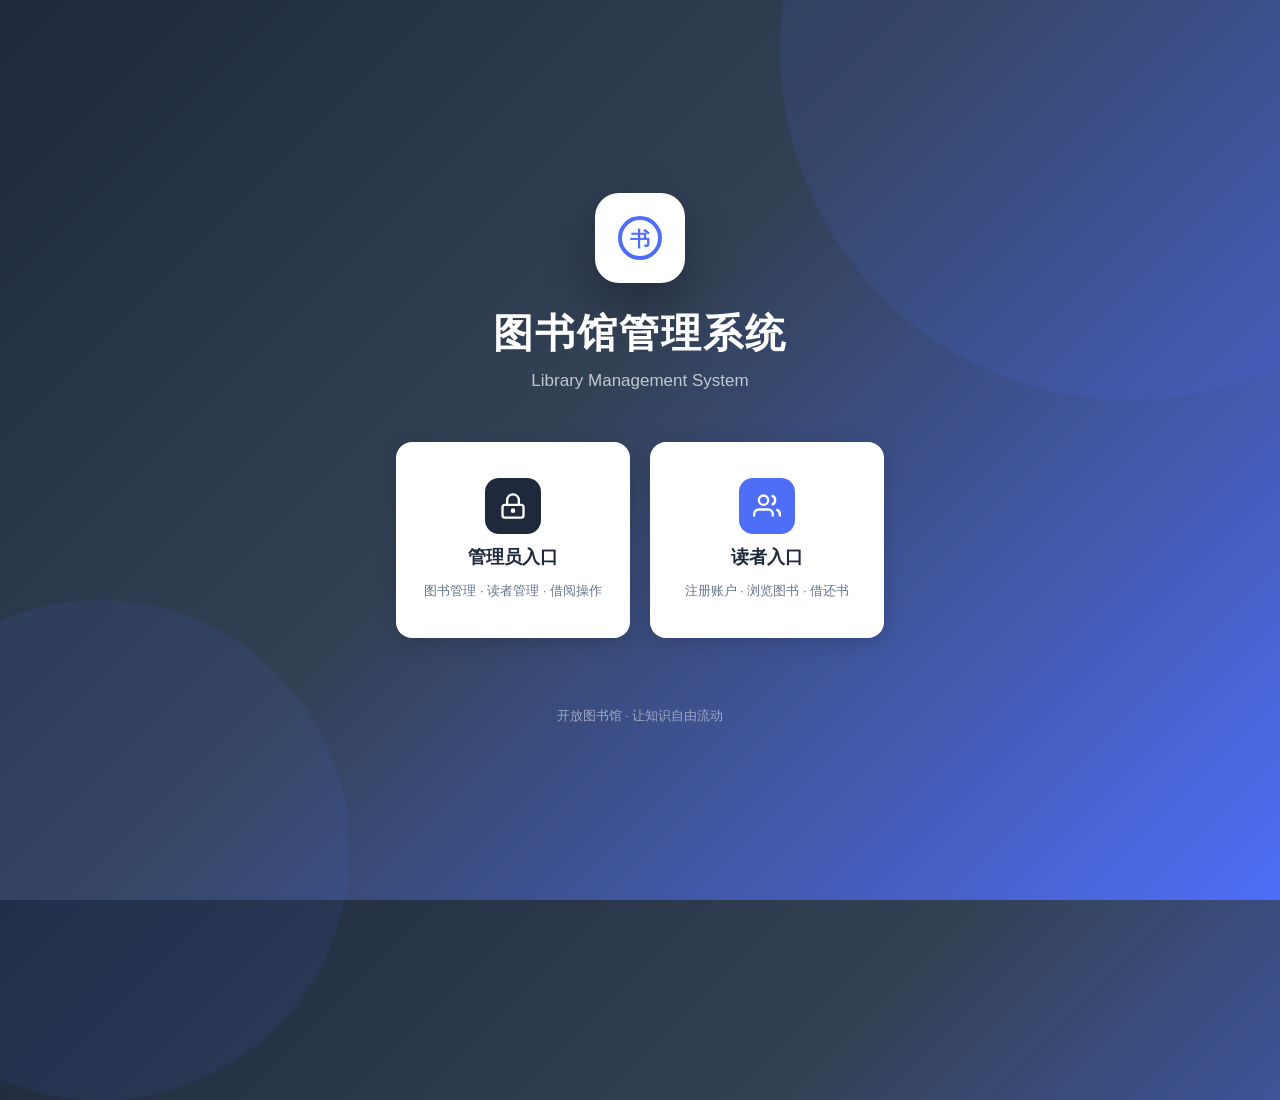
==== templates/index.html @ 0460ffd0 "图书馆管理系统 v1.0 — 完整项目 - Flask 后端，支持 SQLite / MySQL 双数据库 - 管理员后台：仪表盘、图书管理、读者管理、借阅管理、操作日志 - 读者自助系统：注册、登录" ====
<!DOCTYPE html>
<html lang="zh-CN">
<head>
    <meta charset="UTF-8">
    <meta name="viewport" content="width=device-width, initial-scale=1.0">
    <title>图书馆管理系统</title>
    <link rel="stylesheet" href="/static/css/style.css">
    <style>
        .home-page {
            min-height: 100vh;
            background: linear-gradient(135deg, #1E293B 0%, #334155 45%, #4F6EF7 100%);
            display: flex; flex-direction: column; align-items: center; justify-content: center;
            position: relative; overflow: hidden;
        }
        .home-page::before {
            content: ''; position: absolute; width: 700px; height: 700px;
            background: rgba(79,110,247,0.12); border-radius: 50%; top: -300px; right: -200px;
        }
        .home-page::after {
            content: ''; position: absolute; width: 500px; height: 500px;
            background: rgba(79,110,247,0.08); border-radius: 50%; bottom: -200px; left: -150px;
        }
        .home-container { position: relative; z-index: 1; text-align: center; max-width: 600px; padding: 20px; }
        .home-logo {
            width: 90px; height: 90px; background: white; border-radius: 24px; margin: 0 auto 24px;
            display: flex; align-items: center; justify-content: center;
            box-shadow: 0 20px 50px rgba(0,0,0,0.3);
        }
        .home-logo svg { width: 48px; height: 48px; fill: #4F6EF7; }
        .home-container h1 { color: white; font-size: 40px; font-weight: 800; margin-bottom: 8px; letter-spacing: 2px; }
        .home-container .subtitle { color: rgba(255,255,255,0.7); font-size: 17px; margin-bottom: 48px; }
        .home-cards { display: grid; grid-template-columns: 1fr 1fr; gap: 20px; }
        .home-card {
            background: white; border-radius: 16px; padding: 36px 28px; text-decoration: none;
            transition: all 0.3s ease; box-shadow: 0 4px 20px rgba(0,0,0,0.15);
            display: flex; flex-direction: column; align-items: center; gap: 12px;
        }
        .home-card:hover { transform: translateY(-4px); box-shadow: 0 16px 40px rgba(0,0,0,0.25); }
        .home-card .card-icon {
            width: 56px; height: 56px; border-radius: 14px; display: flex; align-items: center; justify-content: center;
        }
        .home-card .card-icon.admin { background: #1E293B; color: white; }
        .home-card .card-icon.reader { background: #4F6EF7; color: white; }
        .home-card .card-icon svg { width: 28px; height: 28px; }
        .home-card h3 { font-size: 18px; color: #1E293B; margin: 0; }
        .home-card p { font-size: 13px; color: #64748B; margin: 0; }
        .home-footer { position: relative; z-index: 1; margin-top: 48px; color: rgba(255,255,255,0.5); font-size: 13px; }
        @media (max-width: 500px) {
            .home-cards { grid-template-columns: 1fr; }
            .home-container h1 { font-size: 28px; }
        }
    </style>
</head>
<body class="home-page">
    <div class="home-container">
        <div class="home-logo">
            <svg viewBox="0 0 24 24"><circle cx="12" cy="12" r="10" fill="none" stroke="#4F6EF7" stroke-width="2"/><text x="12" y="16" text-anchor="middle" font-size="10" fill="#4F6EF7" font-weight="bold">书</text></svg>
        </div>
        <h1>图书馆管理系统</h1>
        <p class="subtitle">Library Management System</p>
        <div class="home-cards">
            <a href="/login" class="home-card">
                <div class="card-icon admin">
                    <svg viewBox="0 0 24 24" fill="none" stroke="currentColor" stroke-width="2"><rect x="3" y="11" width="18" height="11" rx="2"/><path d="M7 11V7a5 5 0 0 1 10 0v4"/><circle cx="12" cy="16" r="1"/></svg>
                </div>
                <h3>管理员入口</h3>
                <p>图书管理 · 读者管理 · 借阅操作</p>
            </a>
            <a href="/reader" class="home-card">
                <div class="card-icon reader">
                    <svg viewBox="0 0 24 24" fill="none" stroke="currentColor" stroke-width="2"><path d="M17 21v-2a4 4 0 0 0-4-4H5a4 4 0 0 0-4 4v2"/><circle cx="9" cy="7" r="4"/><path d="M23 21v-2a4 4 0 0 0-3-3.87"/><path d="M16 3.13a4 4 0 0 1 0 7.75"/></svg>
                </div>
                <h3>读者入口</h3>
                <p>注册账户 · 浏览图书 · 借还书</p>
            </a>
        </div>
    </div>
    <div class="home-footer">开放图书馆 · 让知识自由流动</div>
</body>
</html>
---- static/css/style.css ----
/* ============================================================
   图书馆管理系统 - Global Design System
   ============================================================ */

/* ---------- CSS Variables ---------- */
:root {
    --primary: #6366F1;
    --primary-600: #4F46E5;
    --primary-700: #4338CA;
    --primary-50: #EEF2FF;
    --primary-100: #E0E7FF;

    --success: #10B981;
    --success-50: #ECFDF5;
    --warning: #F59E0B;
    --warning-50: #FFFBEB;
    --danger: #EF4444;
    --danger-50: #FEF2F2;
    --info: #3B82F6;
    --info-50: #EFF6FF;

    --gray-50: #F8FAFC;
    --gray-100: #F1F5F9;
    --gray-200: #E2E8F0;
    --gray-300: #CBD5E1;
    --gray-400: #94A3B8;
    --gray-500: #64748B;
    --gray-600: #475569;
    --gray-700: #334155;
    --gray-800: #1E293B;
    --gray-900: #0F172A;

    --shadow-xs: 0 1px 2px rgba(0,0,0,0.04);
    --shadow-sm: 0 1px 3px rgba(0,0,0,0.06), 0 1px 2px rgba(0,0,0,0.04);
    --shadow-md: 0 4px 6px rgba(0,0,0,0.05), 0 2px 4px rgba(0,0,0,0.04);
    --shadow-lg: 0 10px 15px rgba(0,0,0,0.06), 0 4px 6px rgba(0,0,0,0.04);
    --shadow-xl: 0 20px 25px rgba(0,0,0,0.08), 0 8px 10px rgba(0,0,0,0.04);
    --shadow-2xl: 0 25px 50px rgba(0,0,0,0.12);

    --radius-sm: 8px;
    --radius: 12px;
    --radius-lg: 16px;
    --radius-xl: 20px;

    --text: #1E293B;
    --text-secondary: #64748B;
    --text-muted: #94A3B8;
    --border: #E2E8F0;

    --sidebar-w: 260px;
    --header-h: 64px;

    --font: -apple-system, BlinkMacSystemFont, "Segoe UI", "PingFang SC",
        "Hiragino Sans GB", "Microsoft YaHei", "Helvetica Neue", sans-serif;

    --transition: 0.2s cubic-bezier(0.4, 0, 0.2, 1);
}

/* ---------- Reset ---------- */
*, *::before, *::after { margin: 0; padding: 0; box-sizing: border-box; }
html { font-size: 15px; -webkit-font-smoothing: antialiased; scroll-behavior: smooth; }
body {
    font-family: var(--font);
    background: var(--gray-100);
    color: var(--text);
    line-height: 1.6;
    min-height: 100vh;
}

/* ---------- Typography ---------- */
h1, h2, h3, h4 { line-height: 1.3; color: var(--gray-800); }
a { color: var(--primary); text-decoration: none; }

/* ---------- Scrollbar ---------- */
::-webkit-scrollbar { width: 5px; height: 5px; }
::-webkit-scrollbar-track { background: transparent; }
::-webkit-scrollbar-thumb { background: var(--gray-300); border-radius: 10px; }
::-webkit-scrollbar-thumb:hover { background: var(--gray-400); }

/* ============================================================
   LOGIN PAGE
   ============================================================ */
.login-page {
    min-height: 100vh;
    display: flex; align-items: center; justify-content: center;
    background: var(--gray-900);
    position: relative; overflow: hidden;
}
.login-bg {
    position: absolute; inset: 0;
    background:
        radial-gradient(ellipse 80% 60% at 50% -20%, rgba(99,102,241,0.25), transparent),
        radial-gradient(ellipse 60% 50% at 100% 100%, rgba(139,92,246,0.15), transparent),
        radial-gradient(ellipse 40% 40% at 0% 80%, rgba(59,130,246,0.12), transparent);
}
.login-bg-grid {
    position: absolute; inset: 0; opacity: 0.03;
    background-image: linear-gradient(var(--gray-400) 1px, transparent 1px),
                      linear-gradient(90deg, var(--gray-400) 1px, transparent 1px);
    background-size: 60px 60px;
}
.login-card {
    position: relative; z-index: 1;
    width: 420px;
    background: rgba(255,255,255,0.97);
    backdrop-filter: blur(20px);
    border-radius: var(--radius-xl);
    padding: 48px 40px;
    box-shadow: var(--shadow-2xl), 0 0 0 1px rgba(255,255,255,0.1);
}
.login-header { text-align: center; margin-bottom: 36px; }
.login-logo {
    width: 68px; height: 68px;
    background: linear-gradient(135deg, #6366F1, #8B5CF6);
    border-radius: var(--radius-lg);
    display: flex; align-items: center; justify-content: center;
    margin: 0 auto 20px;
    box-shadow: 0 12px 30px rgba(99,102,241,0.35);
}
.login-logo svg { width: 34px; height: 34px; fill: white; }
.login-header h1 { font-size: 24px; font-weight: 800; color: var(--gray-800); margin-bottom: 4px; letter-spacing: -0.5px; }
.login-header p { color: var(--gray-500); font-size: 14px; }

.form-group { margin-bottom: 20px; }
.form-group label {
    display: block; font-size: 13px; font-weight: 600; color: var(--gray-700); margin-bottom: 6px; letter-spacing: 0.3px;
}
.input-wrapper { position: relative; }
.input-icon {
    position: absolute; left: 16px; top: 50%; transform: translateY(-50%);
    color: var(--gray-400); pointer-events: none; display: flex;
}
.login-form input[type="text"],
.login-form input[type="password"] {
    width: 100%; padding: 13px 16px 13px 46px;
    border: 2px solid var(--gray-200); border-radius: var(--radius);
    font-size: 15px; outline: none; background: var(--gray-50);
    transition: all var(--transition); font-family: var(--font);
}
.login-form input:focus {
    border-color: var(--primary);
    box-shadow: 0 0 0 4px var(--primary-50);
    background: white;
}
.btn-login {
    width: 100%; padding: 13px;
    background: linear-gradient(135deg, #6366F1, #4F46E5);
    color: white; border: none; border-radius: var(--radius);
    font-size: 16px; font-weight: 700; cursor: pointer;
    transition: all var(--transition); margin-top: 8px;
    letter-spacing: 0.5px;
    box-shadow: 0 4px 14px rgba(99,102,241,0.3);
}
.btn-login:hover {
    transform: translateY(-1px);
    box-shadow: 0 8px 24px rgba(99,102,241,0.4);
}
.btn-login:active { transform: translateY(0); }
.login-error { color: var(--danger); font-size: 13px; text-align: center; margin-top: 12px; min-height: 20px; }

/* ============================================================
   ADMIN LAYOUT
   ============================================================ */
.admin-layout { display: flex; min-height: 100vh; }

/* Sidebar */
.sidebar {
    width: var(--sidebar-w);
    background: linear-gradient(180deg, #0F172A 0%, #1E293B 100%);
    color: white; position: fixed; top: 0; left: 0; bottom: 0; z-index: 100;
    display: flex; flex-direction: column; transition: transform var(--transition);
    border-right: 1px solid rgba(255,255,255,0.05);
}
.sidebar-brand {
    padding: 24px 22px; display: flex; align-items: center; gap: 14px;
    border-bottom: 1px solid rgba(255,255,255,0.06);
}
.sidebar-brand .brand-icon {
    width: 42px; height: 42px;
    background: linear-gradient(135deg, #6366F1, #8B5CF6);
    border-radius: var(--radius);
    display: flex; align-items: center; justify-content: center; flex-shrink: 0;
    box-shadow: 0 4px 12px rgba(99,102,241,0.3);
}
.sidebar-brand .brand-icon svg { width: 22px; height: 22px; fill: white; }
.sidebar-brand .brand-text h2 { font-size: 16px; font-weight: 700; color: white; }
.sidebar-brand .brand-text span { font-size: 11px; color: var(--gray-400); letter-spacing: 0.5px; }
.sidebar-nav { flex: 1; padding: 20px 14px; overflow-y: auto; }
.sidebar-nav .nav-label { font-size: 10px; text-transform: uppercase; letter-spacing: 2px; color: var(--gray-500); padding: 8px 14px; margin: 8px 0 4px; }
.sidebar-nav a {
    display: flex; align-items: center; gap: 12px; padding: 11px 14px;
    color: var(--gray-300); text-decoration: none; border-radius: var(--radius-sm);
    margin-bottom: 2px; transition: all var(--transition); font-size: 14px; font-weight: 500;
}
.sidebar-nav a:hover { background: rgba(255,255,255,0.06); color: white; }
.sidebar-nav a.active {
    background: rgba(99,102,241,0.2) !important; color: white !important;
    box-shadow: inset 3px 0 0 var(--primary);
}
.sidebar-nav a svg { width: 20px; height: 20px; flex-shrink: 0; opacity: 0.7; }
.sidebar-nav a.active svg { opacity: 1; }
.sidebar-footer { padding: 18px 20px; border-top: 1px solid rgba(255,255,255,0.06); }
.sidebar-footer .user-row { display: flex; align-items: center; gap: 10px; margin-bottom: 14px; }
.sidebar-footer .user-avatar {
    width: 38px; height: 38px; border-radius: 50%;
    background: linear-gradient(135deg, #6366F1, #8B5CF6);
    display: flex; align-items: center; justify-content: center;
    font-weight: 700; font-size: 14px; flex-shrink: 0; color: white;
}
.sidebar-footer .user-name { font-size: 14px; font-weight: 600; color: white; }
.sidebar-footer .user-role { font-size: 11px; color: var(--gray-400); }
.btn-logout {
    display: flex; align-items: center; justify-content: center; gap: 8px;
    width: 100%; padding: 9px; background: rgba(255,255,255,0.04);
    color: var(--gray-300); border: 1px solid rgba(255,255,255,0.08); border-radius: var(--radius-sm);
    cursor: pointer; font-size: 13px; font-weight: 500; transition: all var(--transition);
}
.btn-logout:hover { background: rgba(239,68,68,0.15); color: #FCA5A5; border-color: rgba(239,68,68,0.25); }

/* Main Content */
.main-content { margin-left: var(--sidebar-w); flex: 1; min-height: 100vh; background: var(--gray-100); }
.top-header {
    height: var(--header-h); background: white; padding: 0 32px;
    border-bottom: 1px solid var(--border); display: flex; align-items: center;
    justify-content: space-between; position: sticky; top: 0; z-index: 50;
    backdrop-filter: blur(8px); background: rgba(255,255,255,0.85);
}
.top-header .page-title { font-size: 18px; font-weight: 700; color: var(--gray-800); }
.top-header .header-actions { display: flex; align-items: center; gap: 12px; font-size: 13px; color: var(--gray-500); }
.top-header .menu-toggle { display: none; background: none; border: none; cursor: pointer; padding: 6px; color: var(--gray-700); border-radius: var(--radius-sm); }
.top-header .menu-toggle:hover { background: var(--gray-100); }
.content { padding: 28px 32px; }

/* ============================================================
   COMPONENTS
   ============================================================ */

/* Buttons */
.btn {
    display: inline-flex; align-items: center; gap: 7px;
    padding: 9px 18px; border: none; border-radius: var(--radius-sm);
    font-size: 14px; font-weight: 600; cursor: pointer;
    transition: all var(--transition); white-space: nowrap;
    font-family: var(--font); letter-spacing: 0.2px; line-height: 1.4;
}
.btn-sm { padding: 6px 14px; font-size: 13px; border-radius: 7px; }
.btn-xs { padding: 4px 10px; font-size: 12px; border-radius: 6px; }
.btn-primary { background: var(--primary); color: white; box-shadow: 0 2px 8px rgba(99,102,241,0.25); }
.btn-primary:hover { background: var(--primary-600); box-shadow: 0 4px 16px rgba(99,102,241,0.35); transform: translateY(-1px); }
.btn-success { background: var(--success); color: white; box-shadow: 0 2px 8px rgba(16,185,129,0.25); }
.btn-success:hover { background: #059669; box-shadow: 0 4px 16px rgba(16,185,129,0.35); transform: translateY(-1px); }
.btn-danger { background: var(--danger); color: white; }
.btn-danger:hover { background: #DC2626; box-shadow: 0 4px 12px rgba(239,68,68,0.3); }
.btn-warning { background: var(--warning); color: white; }
.btn-outline {
    background: white; color: var(--gray-700); border: 1.5px solid var(--gray-300);
}
.btn-outline:hover { border-color: var(--primary); color: var(--primary); background: var(--primary-50); }
.btn-ghost { background: transparent; color: var(--gray-500); }
.btn-ghost:hover { background: var(--gray-100); color: var(--gray-700); }

/* Cards */
.card {
    background: white; border-radius: var(--radius-lg);
    box-shadow: var(--shadow-sm); border: 1px solid var(--gray-100);
    transition: all var(--transition);
}
.card:hover { box-shadow: var(--shadow-md); }

/* Panel (legacy compat) */
.panel {
    background: white; border-radius: var(--radius-lg);
    box-shadow: var(--shadow-sm); margin-bottom: 24px;
    border: 1px solid var(--gray-100); overflow: hidden;
}
.panel-header {
    padding: 18px 24px; border-bottom: 1px solid var(--gray-100);
    display: flex; align-items: center; justify-content: space-between;
    background: var(--gray-50);
}
.panel-title { font-size: 15px; font-weight: 700; color: var(--gray-800); }
.panel-body { padding: 0; }

/* ============================================================
   DASHBOARD STATS
   ============================================================ */
.stats-grid { display: grid; grid-template-columns: repeat(4, 1fr); gap: 20px; margin-bottom: 28px; }
.stat-card {
    background: white; border-radius: var(--radius-lg); padding: 24px;
    box-shadow: var(--shadow-sm); border: 1px solid var(--gray-100);
    display: flex; align-items: center; gap: 18px;
    transition: all var(--transition); position: relative; overflow: hidden;
}
.stat-card::after {
    content: ''; position: absolute; top: -20px; right: -20px;
    width: 80px; height: 80px; border-radius: 50%; opacity: 0.06;
    transition: all 0.3s ease;
}
.stat-card:hover { box-shadow: var(--shadow-lg); transform: translateY(-2px); }
.stat-card:hover::after { transform: scale(1.3); }
.stat-card.books::after { background: var(--info); }
.stat-card.readers::after { background: var(--success); }
.stat-card.borrowing::after { background: var(--warning); }
.stat-card.overdue::after { background: var(--danger); }
.stat-icon {
    width: 52px; height: 52px; border-radius: var(--radius); display: flex;
    align-items: center; justify-content: center; flex-shrink: 0; position: relative; z-index: 1;
}
.stat-icon.books { background: var(--info-50); color: var(--info); }
.stat-icon.readers { background: var(--success-50); color: var(--success); }
.stat-icon.borrowing { background: var(--warning-50); color: var(--warning); }
.stat-icon.overdue { background: var(--danger-50); color: var(--danger); }
.stat-icon svg { width: 26px; height: 26px; }
.stat-info { position: relative; z-index: 1; }
.stat-value { font-size: 32px; font-weight: 800; line-height: 1; margin-bottom: 4px; letter-spacing: -1px; color: var(--gray-800); }
.stat-label { font-size: 13px; color: var(--gray-500); font-weight: 500; }

/* ============================================================
   TABLES
   ============================================================ */
.data-table { width: 100%; border-collapse: collapse; }
.data-table thead th {
    padding: 12px 16px; text-align: left; font-size: 11px; font-weight: 700;
    text-transform: uppercase; letter-spacing: 0.8px; color: var(--gray-500);
    background: var(--gray-50); border-bottom: 2px solid var(--gray-200); white-space: nowrap;
}
.data-table tbody td {
    padding: 13px 16px; border-bottom: 1px solid var(--gray-100);
    font-size: 14px; vertical-align: middle;
}
.data-table tbody tr { transition: background var(--transition); }
.data-table tbody tr:hover { background: var(--gray-50); }
.data-table .text-mono { font-family: "SF Mono", "Fira Code", "Consolas", monospace; font-size: 12px; background: var(--gray-100); padding: 3px 8px; border-radius: 5px; }
.data-table .actions { display: flex; gap: 6px; }

/* Status Badges */
.badge {
    display: inline-flex; align-items: center; gap: 4px;
    padding: 4px 12px; border-radius: 20px; font-size: 12px; font-weight: 600;
    letter-spacing: 0.2px; white-space: nowrap;
}
.badge::before { content: ''; width: 6px; height: 6px; border-radius: 50%; }
.badge-borrowed { background: #DBEAFE; color: #1D4ED8; }
.badge-borrowed::before { background: #3B82F6; }
.badge-returned { background: #D1FAE5; color: #047857; }
.badge-returned::before { background: #10B981; }
.badge-overdue { background: #FEE2E2; color: #B91C1C; }
.badge-overdue::before { background: #EF4444; }
.badge-add { background: #D1FAE5; color: #047857; }
.badge-add::before { background: #10B981; }
.badge-edit { background: #DBEAFE; color: #1D4ED8; }
.badge-edit::before { background: #3B82F6; }
.badge-delete { background: #FEE2E2; color: #B91C1C; }
.badge-delete::before { background: #EF4444; }
.badge-default { background: var(--gray-100); color: var(--gray-600); }
.badge-default::before { background: var(--gray-400); }

/* ============================================================
   TOOLBAR
   ============================================================ */
.toolbar {
    display: flex; justify-content: space-between; align-items: center;
    gap: 16px; padding: 16px 24px; flex-wrap: wrap;
}
.toolbar-left { display: flex; gap: 10px; align-items: center; flex-wrap: wrap; }
.search-input {
    width: 280px; padding: 10px 14px;
    border: 1.5px solid var(--gray-200); border-radius: var(--radius-sm);
    font-size: 14px; outline: none; transition: all var(--transition);
    background: var(--gray-50); font-family: var(--font);
}
.search-input:focus {
    border-color: var(--primary); box-shadow: 0 0 0 4px var(--primary-50);
    background: white;
}
.filter-select {
    padding: 10px 14px; border: 1.5px solid var(--gray-200);
    border-radius: var(--radius-sm); font-size: 14px; outline: none;
    background: var(--gray-50); cursor: pointer; transition: all var(--transition);
    font-family: var(--font); color: var(--gray-700);
}
.filter-select:focus { border-color: var(--primary); box-shadow: 0 0 0 4px var(--primary-50); }

/* ============================================================
   MODAL
   ============================================================ */
.modal-overlay {
    position: fixed; inset: 0; background: rgba(15,23,42,0.5);
    z-index: 200; display: flex; align-items: center; justify-content: center;
    backdrop-filter: blur(4px); animation: fadeIn 0.2s ease;
}
.modal {
    background: white; border-radius: var(--radius-lg); box-shadow: var(--shadow-2xl);
    width: 90%; max-width: 560px; max-height: 85vh; overflow-y: auto;
    animation: modalIn 0.25s cubic-bezier(0.4, 0, 0.2, 1);
}
.modal-header {
    padding: 20px 24px; border-bottom: 1px solid var(--gray-100);
    display: flex; align-items: center; justify-content: space-between;
    background: var(--gray-50);
}
.modal-header h3 { font-size: 17px; font-weight: 700; }
.modal-close {
    background: none; border: none; font-size: 22px; color: var(--gray-400);
    cursor: pointer; padding: 4px 8px; border-radius: 6px; transition: all var(--transition);
    line-height: 1;
}
.modal-close:hover { background: var(--gray-100); color: var(--gray-700); }
.modal-body { padding: 24px; }
.modal-footer {
    padding: 16px 24px; border-top: 1px solid var(--gray-100);
    display: flex; justify-content: flex-end; gap: 10px;
    background: var(--gray-50);
}

/* Form */
.form-grid { display: grid; grid-template-columns: repeat(2, 1fr); gap: 16px; }
.form-grid .full-width { grid-column: 1 / -1; }
.form-group input, .form-group select, .form-group textarea {
    width: 100%; padding: 10px 14px; border: 1.5px solid var(--gray-200);
    border-radius: var(--radius-sm); font-size: 14px; outline: none;
    transition: all var(--transition); background: white; font-family: var(--font); color: var(--text);
}
.form-group input:focus, .form-group select:focus, .form-group textarea:focus {
    border-color: var(--primary); box-shadow: 0 0 0 4px var(--primary-50);
}
.form-group textarea { resize: vertical; min-height: 80px; }
.form-hint { font-size: 12px; color: var(--gray-400); margin-top: 3px; }

/* ============================================================
   PAGINATION
   ============================================================ */
.pagination {
    display: flex; justify-content: center; align-items: center; gap: 6px;
    padding: 18px 24px; border-top: 1px solid var(--gray-100);
}
.pagination button {
    min-width: 36px; height: 36px; padding: 0 12px;
    border: 1.5px solid var(--gray-200); background: white; border-radius: var(--radius-sm);
    font-size: 13px; font-weight: 500; cursor: pointer; transition: all var(--transition);
    color: var(--gray-600); font-family: var(--font);
}
.pagination button:hover:not(:disabled):not(.active) {
    border-color: var(--primary); color: var(--primary); background: var(--primary-50);
}
.pagination button.active {
    background: var(--primary); color: white; border-color: var(--primary);
    box-shadow: 0 2px 8px rgba(99,102,241,0.25);
}
.pagination button:disabled { opacity: 0.35; cursor: not-allowed; }
.pagination .page-info { font-size: 13px; color: var(--gray-500); margin: 0 12px; font-weight: 500; }

/* ============================================================
   TOAST
   ============================================================ */
.toast-container {
    position: fixed; top: 24px; right: 24px; z-index: 9999;
    display: flex; flex-direction: column; gap: 8px;
}
.toast {
    padding: 14px 20px; border-radius: var(--radius); color: white;
    font-size: 14px; font-weight: 600; box-shadow: var(--shadow-xl);
    animation: toastIn 0.35s cubic-bezier(0.4, 0, 0.2, 1);
    min-width: 260px; display: flex; align-items: center; gap: 10px;
    backdrop-filter: blur(8px);
}
.toast.success { background: #059669; }
.toast.error { background: #DC2626; }

/* ============================================================
   EMPTY STATE
   ============================================================ */
.empty-state { text-align: center; padding: 50px 20px; color: var(--gray-400); }
.empty-state svg { width: 56px; height: 56px; margin-bottom: 12px; opacity: 0.4; }
.empty-state p { font-size: 14px; }

/* ============================================================
   QUICK ACTIONS (Borrow)
   ============================================================ */
.quick-actions {
    display: flex; gap: 10px; padding: 16px 24px;
    background: linear-gradient(135deg, #FFFBEB, #FEF3C7);
    border-bottom: 1px solid #FDE68A; align-items: center; flex-wrap: wrap;
}
.quick-actions .quick-hint { font-size: 13px; color: #92400E; font-weight: 600; }

/* Tab Buttons */
.tab-bar { display: flex; gap: 0; border-bottom: 2px solid var(--gray-100); }
.tab-btn {
    padding: 12px 24px; border: none; background: none; font-size: 14px;
    font-weight: 600; cursor: pointer; color: var(--gray-500);
    border-bottom: 3px solid transparent; margin-bottom: -2px;
    transition: all var(--transition); font-family: var(--font);
}
.tab-btn:hover { color: var(--gray-700); }
.tab-btn.active { color: var(--primary); border-bottom-color: var(--primary); }

/* ============================================================
   ANIMATIONS
   ============================================================ */
@keyframes fadeIn { from { opacity: 0; } to { opacity: 1; } }
@keyframes modalIn { from { transform: translateY(16px) scale(0.97); opacity: 0; } to { transform: translateY(0) scale(1); opacity: 1; } }
@keyframes toastIn { from { transform: translateX(120%); opacity: 0; } to { transform: translateX(0); opacity: 1; } }
@keyframes pulse { 0%, 100% { opacity: 1; } 50% { opacity: 0.6; } }

/* ============================================================
   READER PAGES (Shared)
   ============================================================ */
.reader-container { max-width: 1060px; margin: 0 auto; padding: 24px 20px; }
.reader-topbar {
    background: white; border-radius: var(--radius-lg); padding: 20px 28px;
    box-shadow: var(--shadow-sm); border: 1px solid var(--gray-100);
    display: flex; align-items: center; justify-content: space-between;
    flex-wrap: wrap; gap: 14px;
}
.reader-topbar .reader-profile { display: flex; align-items: center; gap: 14px; }
.reader-avatar {
    width: 48px; height: 48px; border-radius: 50%;
    background: linear-gradient(135deg, #6366F1, #8B5CF6);
    color: white; display: flex; align-items: center; justify-content: center;
    font-size: 20px; font-weight: 800; flex-shrink: 0;
    box-shadow: 0 4px 12px rgba(99,102,241,0.3);
}
.reader-topbar h3 { font-size: 17px; font-weight: 700; }
.reader-topbar .reader-meta { font-size: 12px; color: var(--gray-500); }
.reader-links { display: flex; gap: 6px; flex-wrap: wrap; }
.reader-links a {
    padding: 8px 18px; border-radius: var(--radius-sm); text-decoration: none;
    font-size: 13px; font-weight: 600; transition: all var(--transition);
}
.reader-links a.active { background: var(--primary); color: white; }
.reader-links a:not(.active) { background: var(--gray-100); color: var(--gray-600); }
.reader-links a:not(.active):hover { background: var(--gray-200); }
.reader-links a.logout { background: var(--danger-50); color: var(--danger); }
.reader-links a.logout:hover { background: #FEE2E2; }

/* Reader stat mini cards */
.reader-stats { display: grid; grid-template-columns: repeat(3, 1fr); gap: 16px; margin-top: 20px; }
.rstat {
    background: white; border-radius: var(--radius-lg); padding: 22px;
    box-shadow: var(--shadow-sm); border: 1px solid var(--gray-100);
    display: flex; align-items: center; gap: 14px;
    transition: all var(--transition);
}
.rstat:hover { box-shadow: var(--shadow-md); transform: translateY(-1px); }
.rstat-num { font-size: 30px; font-weight: 800; letter-spacing: -1px; line-height: 1; color: var(--gray-800); }
.rstat-lbl { font-size: 13px; color: var(--gray-500); margin-top: 2px; font-weight: 500; }

/* Book cards grid */
.book-grid {
    display: grid;
    grid-template-columns: repeat(auto-fill, minmax(300px, 1fr));
    gap: 16px; margin-top: 20px;
}
.book-card {
    background: white; border-radius: var(--radius-lg); padding: 22px;
    box-shadow: var(--shadow-sm); border: 1px solid var(--gray-100);
    transition: all var(--transition); display: flex; flex-direction: column; gap: 10px;
    position: relative; overflow: hidden;
}
.book-card::before {
    content: ''; position: absolute; top: 0; left: 0; right: 0; height: 4px;
    background: linear-gradient(90deg, var(--primary), #8B5CF6); opacity: 0;
    transition: opacity var(--transition);
}
.book-card:hover { box-shadow: var(--shadow-lg); transform: translateY(-3px); }
.book-card:hover::before { opacity: 1; }
.book-card .bc-cat { font-size: 11px; font-weight: 700; text-transform: uppercase; letter-spacing: 0.8px; color: var(--primary); }
.book-card .bc-title { font-size: 16px; font-weight: 700; color: var(--gray-800); line-height: 1.4; }
.book-card .bc-author { font-size: 13px; color: var(--gray-500); }
.book-card .bc-meta { display: flex; gap: 14px; font-size: 12px; color: var(--gray-400); flex-wrap: wrap; }
.book-card .bc-stock { font-weight: 700; font-size: 13px; }
.bc-stock.available { color: var(--success); }
.bc-stock.unavailable { color: var(--danger); }
.book-card .bc-btn {
    margin-top: 4px; padding: 11px; border: none; border-radius: var(--radius);
    font-size: 14px; font-weight: 700; cursor: pointer; transition: all var(--transition);
    text-align: center; font-family: var(--font); letter-spacing: 0.3px;
}
.bc-btn.can { background: var(--primary); color: white; }
.bc-btn.can:hover { background: var(--primary-600); box-shadow: 0 4px 14px rgba(99,102,241,0.3); }
.bc-btn.cant { background: var(--gray-100); color: var(--gray-400); cursor: not-allowed; }

/* Reader search bar */
.reader-search {
    background: white; border-radius: var(--radius-lg); padding: 16px 22px;
    box-shadow: var(--shadow-sm); border: 1px solid var(--gray-100);
    margin-top: 20px; display: flex; gap: 10px; flex-wrap: wrap; align-items: center;
}
.reader-search input { flex: 1; min-width: 200px; }

/* ============================================================
   RESPONSIVE
   ============================================================ */
@media (max-width: 1024px) {
    .stats-grid { grid-template-columns: repeat(2, 1fr); }
}
@media (max-width: 768px) {
    .sidebar {
        transform: translateX(-100%);
        box-shadow: var(--shadow-2xl);
    }
    .sidebar.open { transform: translateX(0); }
    .main-content { margin-left: 0; }
    .top-header .menu-toggle { display: block; }
    .stats-grid { grid-template-columns: 1fr; }
    .content { padding: 16px; }
    .toolbar { flex-direction: column; align-items: stretch; }
    .search-input { width: 100%; }
    .form-grid { grid-template-columns: 1fr; }
    .reader-stats { grid-template-columns: 1fr 1fr; }
    .book-grid { grid-template-columns: 1fr; }
}
@media (max-width: 480px) {
    .reader-stats { grid-template-columns: 1fr; }
    .login-card { padding: 32px 24px; margin: 16px; }
}
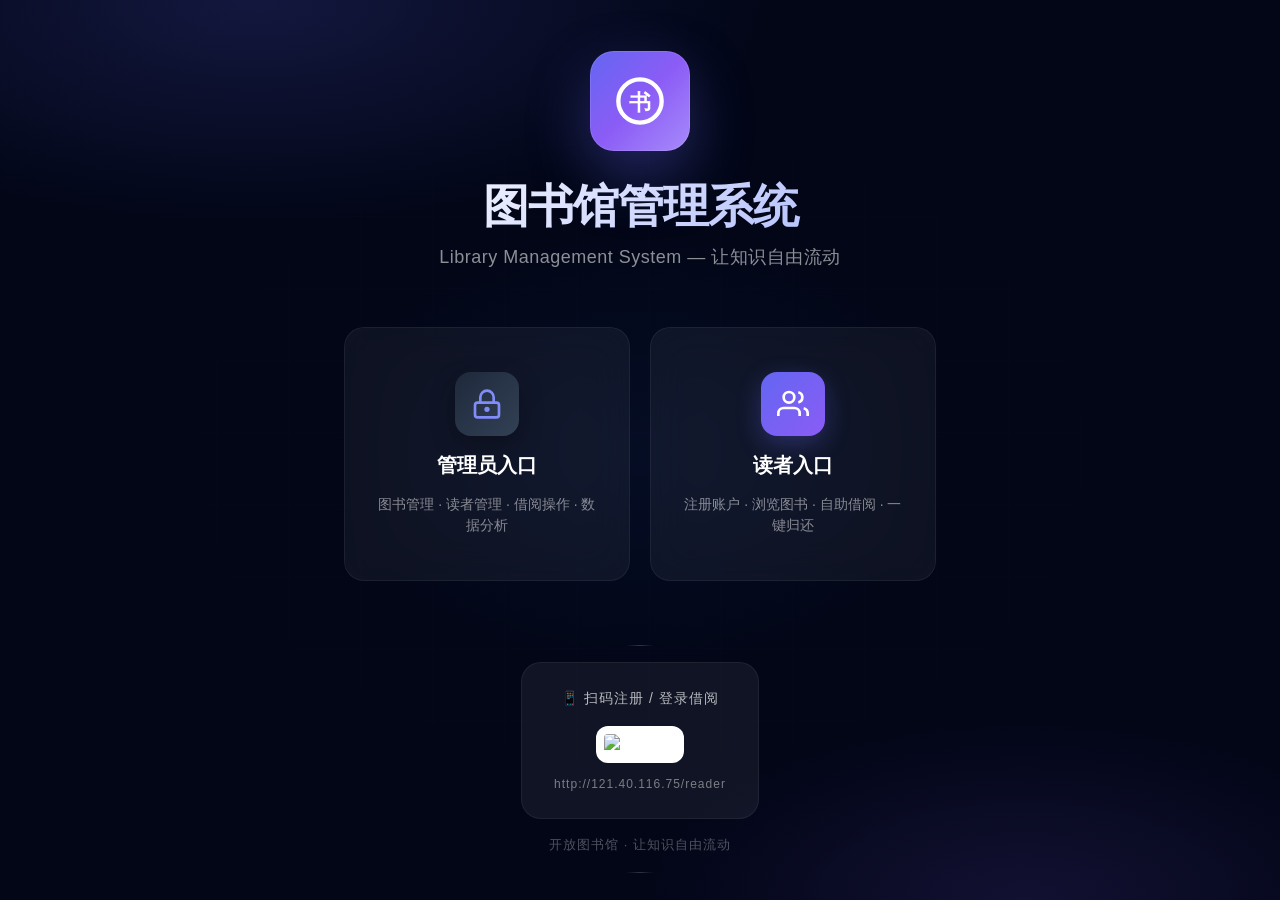
==== commit 775d1446: "更新: README文档、前端页面优化、部署配置" ====
--- a/templates/index.html
+++ b/templates/index.html
@@ -3,78 +3,150 @@
 <head>
     <meta charset="UTF-8">
     <meta name="viewport" content="width=device-width, initial-scale=1.0">
+    <meta name="description" content="图书馆管理系统 - 现代化图书管理平台">
+    <meta name="theme-color" content="#0F172A">
     <title>图书馆管理系统</title>
     <link rel="stylesheet" href="/static/css/style.css">
     <style>
         .home-page {
             min-height: 100vh;
-            background: linear-gradient(135deg, #1E293B 0%, #334155 45%, #4F6EF7 100%);
+            background: #020617;
             display: flex; flex-direction: column; align-items: center; justify-content: center;
             position: relative; overflow: hidden;
         }
         .home-page::before {
-            content: ''; position: absolute; width: 700px; height: 700px;
-            background: rgba(79,110,247,0.12); border-radius: 50%; top: -300px; right: -200px;
+            content: '';
+            position: absolute; inset: 0;
+            background:
+                radial-gradient(ellipse 80% 50% at 20% 0%, rgba(99,102,241,0.18), transparent 50%),
+                radial-gradient(ellipse 60% 40% at 80% 100%, rgba(139,92,246,0.12), transparent 50%),
+                radial-gradient(ellipse 50% 50% at 50% 50%, rgba(59,130,246,0.06), transparent 50%);
+            animation: bgPulse 8s ease-in-out infinite alternate;
+        }
+        @keyframes bgPulse {
+            0% { opacity: 0.8; }
+            100% { opacity: 1.2; }
         }
         .home-page::after {
-            content: ''; position: absolute; width: 500px; height: 500px;
-            background: rgba(79,110,247,0.08); border-radius: 50%; bottom: -200px; left: -150px;
+            content: '';
+            position: absolute; inset: 0; opacity: 0.02;
+            background-image:
+                linear-gradient(rgba(255,255,255,0.3) 1px, transparent 1px),
+                linear-gradient(90deg, rgba(255,255,255,0.3) 1px, transparent 1px);
+            background-size: 72px 72px;
+            mask-image: radial-gradient(ellipse 80% 80% at 50% 50%, black, transparent);
         }
-        .home-container { position: relative; z-index: 1; text-align: center; max-width: 600px; padding: 20px; }
+        .home-container { position: relative; z-index: 1; text-align: center; max-width: 640px; padding: 24px; }
         .home-logo {
-            width: 90px; height: 90px; background: white; border-radius: 24px; margin: 0 auto 24px;
-            display: flex; align-items: center; justify-content: center;
-            box-shadow: 0 20px 50px rgba(0,0,0,0.3);
+            width: 100px; height: 100px; margin: 0 auto 28px;
+            background: linear-gradient(135deg, #6366F1, #8B5CF6, #A78BFA);
+            border-radius: 24px; display: flex; align-items: center; justify-content: center;
+            box-shadow: 0 24px 60px rgba(99,102,241,0.35), 0 0 0 1px rgba(255,255,255,0.1) inset;
+            animation: logoFloat 3s ease-in-out infinite;
         }
-        .home-logo svg { width: 48px; height: 48px; fill: #4F6EF7; }
-        .home-container h1 { color: white; font-size: 40px; font-weight: 800; margin-bottom: 8px; letter-spacing: 2px; }
-        .home-container .subtitle { color: rgba(255,255,255,0.7); font-size: 17px; margin-bottom: 48px; }
+        @keyframes logoFloat {
+            0%, 100% { transform: translateY(0); }
+            50% { transform: translateY(-6px); }
+        }
+        .home-logo svg { width: 52px; height: 52px; }
+        .home-container h1 {
+            color: white; font-size: 46px; font-weight: 800; margin-bottom: 8px;
+            letter-spacing: -1px; line-height: 1.2;
+            background: linear-gradient(135deg, #FFFFFF 0%, #A5B4FC 100%);
+            -webkit-background-clip: text; -webkit-text-fill-color: transparent;
+            background-clip: text;
+        }
+        .home-container .subtitle {
+            color: rgba(255,255,255,0.55); font-size: 18px; margin-bottom: 56px; font-weight: 500;
+            letter-spacing: 0.5px;
+        }
         .home-cards { display: grid; grid-template-columns: 1fr 1fr; gap: 20px; }
         .home-card {
-            background: white; border-radius: 16px; padding: 36px 28px; text-decoration: none;
-            transition: all 0.3s ease; box-shadow: 0 4px 20px rgba(0,0,0,0.15);
-            display: flex; flex-direction: column; align-items: center; gap: 12px;
+            background: rgba(255,255,255,0.05); backdrop-filter: blur(20px);
+            border: 1px solid rgba(255,255,255,0.06); border-radius: 20px;
+            padding: 44px 28px; text-decoration: none; transition: all 0.35s ease;
+            display: flex; flex-direction: column; align-items: center; gap: 16px;
+            position: relative; overflow: hidden;
         }
-        .home-card:hover { transform: translateY(-4px); box-shadow: 0 16px 40px rgba(0,0,0,0.25); }
+        .home-card::before {
+            content: '';
+            position: absolute; inset: 0; border-radius: inherit;
+            background: linear-gradient(135deg, transparent 0%, rgba(99,102,241,0.06) 100%);
+            opacity: 0; transition: opacity 0.35s ease;
+        }
+        .home-card:hover {
+            transform: translateY(-5px);
+            border-color: rgba(99,102,241,0.3);
+            box-shadow: 0 24px 56px rgba(0,0,0,0.35), 0 0 0 1px rgba(99,102,241,0.1) inset;
+        }
+        .home-card:hover::before { opacity: 1; }
         .home-card .card-icon {
-            width: 56px; height: 56px; border-radius: 14px; display: flex; align-items: center; justify-content: center;
+            width: 64px; height: 64px; border-radius: 16px;
+            display: flex; align-items: center; justify-content: center; position: relative; z-index: 1;
+            transition: transform 0.35s ease;
         }
-        .home-card .card-icon.admin { background: #1E293B; color: white; }
-        .home-card .card-icon.reader { background: #4F6EF7; color: white; }
-        .home-card .card-icon svg { width: 28px; height: 28px; }
-        .home-card h3 { font-size: 18px; color: #1E293B; margin: 0; }
-        .home-card p { font-size: 13px; color: #64748B; margin: 0; }
-        .home-footer { position: relative; z-index: 1; margin-top: 48px; color: rgba(255,255,255,0.5); font-size: 13px; }
+        .home-card:hover .card-icon { transform: scale(1.06); }
+        .home-card .card-icon.admin {
+            background: linear-gradient(135deg, #1E293B, #334155);
+            box-shadow: 0 8px 24px rgba(0,0,0,0.3);
+        }
+        .home-card .card-icon.reader {
+            background: linear-gradient(135deg, #6366F1, #8B5CF6);
+            box-shadow: 0 8px 24px rgba(99,102,241,0.3);
+        }
+        .home-card .card-icon svg { width: 32px; height: 32px; position: relative; z-index: 1; }
+        .home-card .card-icon.admin svg { color: #818CF8; }
+        .home-card .card-icon.reader svg { color: white; }
+        .home-card h3 { font-size: 20px; color: white; margin: 0; position: relative; z-index: 1; font-weight: 700; }
+        .home-card p { font-size: 14px; color: rgba(255,255,255,0.5); margin: 0; position: relative; z-index: 1; line-height: 1.5; }
+        .home-footer {
+            position: relative; z-index: 1; margin-top: 64px;
+            color: rgba(255,255,255,0.3); font-size: 13px; letter-spacing: 1px;
+            display: flex; align-items: center; gap: 10px;
+        }
+        .home-footer::before, .home-footer::after {
+            content: ''; width: 28px; height: 1px;
+            background: linear-gradient(90deg, transparent, rgba(255,255,255,0.18), transparent);
+        }
         @media (max-width: 500px) {
             .home-cards { grid-template-columns: 1fr; }
-            .home-container h1 { font-size: 28px; }
+            .home-container h1 { font-size: 30px; }
+            .home-logo { width: 76px; height: 76px; }
+            .home-card { padding: 32px 22px; }
         }
     </style>
 </head>
 <body class="home-page">
     <div class="home-container">
         <div class="home-logo">
-            <svg viewBox="0 0 24 24"><circle cx="12" cy="12" r="10" fill="none" stroke="#4F6EF7" stroke-width="2"/><text x="12" y="16" text-anchor="middle" font-size="10" fill="#4F6EF7" font-weight="bold">书</text></svg>
+            <svg viewBox="0 0 24 24" fill="none"><circle cx="12" cy="12" r="10" stroke="white" stroke-width="2"/><text x="12" y="16" text-anchor="middle" font-size="10" fill="white" font-weight="bold">书</text></svg>
         </div>
         <h1>图书馆管理系统</h1>
-        <p class="subtitle">Library Management System</p>
+        <p class="subtitle">Library Management System — 让知识自由流动</p>
         <div class="home-cards">
             <a href="/login" class="home-card">
                 <div class="card-icon admin">
                     <svg viewBox="0 0 24 24" fill="none" stroke="currentColor" stroke-width="2"><rect x="3" y="11" width="18" height="11" rx="2"/><path d="M7 11V7a5 5 0 0 1 10 0v4"/><circle cx="12" cy="16" r="1"/></svg>
                 </div>
                 <h3>管理员入口</h3>
-                <p>图书管理 · 读者管理 · 借阅操作</p>
+                <p>图书管理 · 读者管理 · 借阅操作 · 数据分析</p>
             </a>
             <a href="/reader" class="home-card">
                 <div class="card-icon reader">
                     <svg viewBox="0 0 24 24" fill="none" stroke="currentColor" stroke-width="2"><path d="M17 21v-2a4 4 0 0 0-4-4H5a4 4 0 0 0-4 4v2"/><circle cx="9" cy="7" r="4"/><path d="M23 21v-2a4 4 0 0 0-3-3.87"/><path d="M16 3.13a4 4 0 0 1 0 7.75"/></svg>
                 </div>
                 <h3>读者入口</h3>
-                <p>注册账户 · 浏览图书 · 借还书</p>
+                <p>注册账户 · 浏览图书 · 自助借阅 · 一键归还</p>
             </a>
         </div>
     </div>
-    <div class="home-footer">开放图书馆 · 让知识自由流动</div>
+    <div class="home-footer" style="display:flex;flex-direction:column;align-items:center;gap:16px;margin-top:40px;">
+        <div style="background:rgba(255,255,255,0.06);border-radius:20px;padding:24px 32px;text-align:center;border:1px solid rgba(255,255,255,0.06);">
+            <p style="color:rgba(255,255,255,0.7);font-size:14px;margin-bottom:16px;">📱 扫码注册 / 登录借阅</p>
+            <img src="/static/img/qrcode.png" alt="扫码访问" style="width:180px;height:180px;border-radius:12px;background:white;padding:8px;">
+            <p style="color:rgba(255,255,255,0.45);font-size:12px;margin-top:12px;">http://121.40.116.75/reader</p>
+        </div>
+        <span style="color:rgba(255,255,255,0.3);font-size:13px;">开放图书馆 · 让知识自由流动</span>
+    </div>
 </body>
 </html>
--- a/static/css/style.css
+++ b/static/css/style.css
@@ -1,24 +1,33 @@
 /* ============================================================
-   图书馆管理系统 - Global Design System
+   图书馆管理系统 - Global Design System v2.0
+   Modern, elegant, accessible — with dark mode & glassmorphism
    ============================================================ */
 
 /* ---------- CSS Variables ---------- */
 :root {
+    /* Brand */
     --primary: #6366F1;
+    --primary-400: #818CF8;
+    --primary-500: #6366F1;
     --primary-600: #4F46E5;
     --primary-700: #4338CA;
     --primary-50: #EEF2FF;
     --primary-100: #E0E7FF;
 
+    /* Semantic */
     --success: #10B981;
+    --success-600: #059669;
     --success-50: #ECFDF5;
     --warning: #F59E0B;
+    --warning-600: #D97706;
     --warning-50: #FFFBEB;
     --danger: #EF4444;
+    --danger-600: #DC2626;
     --danger-50: #FEF2F2;
     --info: #3B82F6;
     --info-50: #EFF6FF;
 
+    /* Neutrals */
     --gray-50: #F8FAFC;
     --gray-100: #F1F5F9;
     --gray-200: #E2E8F0;
@@ -29,97 +38,267 @@
     --gray-700: #334155;
     --gray-800: #1E293B;
     --gray-900: #0F172A;
-
-    --shadow-xs: 0 1px 2px rgba(0,0,0,0.04);
-    --shadow-sm: 0 1px 3px rgba(0,0,0,0.06), 0 1px 2px rgba(0,0,0,0.04);
-    --shadow-md: 0 4px 6px rgba(0,0,0,0.05), 0 2px 4px rgba(0,0,0,0.04);
-    --shadow-lg: 0 10px 15px rgba(0,0,0,0.06), 0 4px 6px rgba(0,0,0,0.04);
-    --shadow-xl: 0 20px 25px rgba(0,0,0,0.08), 0 8px 10px rgba(0,0,0,0.04);
-    --shadow-2xl: 0 25px 50px rgba(0,0,0,0.12);
-
+    --gray-950: #020617;
+
+    /* Surfaces */
+    --surface: #FFFFFF;
+    --surface-secondary: var(--gray-50);
+    --surface-elevated: #FFFFFF;
+
+    /* Shadows — softer, layered */
+    --shadow-xs: 0 1px 2px rgba(0,0,0,0.03);
+    --shadow-sm: 0 1px 3px rgba(0,0,0,0.04), 0 1px 2px rgba(0,0,0,0.03);
+    --shadow-md: 0 4px 6px rgba(0,0,0,0.04), 0 2px 4px rgba(0,0,0,0.03);
+    --shadow-lg: 0 10px 15px rgba(0,0,0,0.05), 0 4px 6px rgba(0,0,0,0.03);
+    --shadow-xl: 0 20px 25px rgba(0,0,0,0.06), 0 8px 10px rgba(0,0,0,0.03);
+    --shadow-2xl: 0 25px 50px rgba(0,0,0,0.10);
+
+    /* Radii */
+    --radius-xs: 6px;
     --radius-sm: 8px;
     --radius: 12px;
     --radius-lg: 16px;
     --radius-xl: 20px;
-
+    --radius-2xl: 24px;
+
+    /* Text */
     --text: #1E293B;
     --text-secondary: #64748B;
     --text-muted: #94A3B8;
+    --text-inverse: #FFFFFF;
     --border: #E2E8F0;
 
-    --sidebar-w: 260px;
+    /* Layout */
+    --sidebar-w: 272px;
     --header-h: 64px;
 
+    /* Typography */
     --font: -apple-system, BlinkMacSystemFont, "Segoe UI", "PingFang SC",
         "Hiragino Sans GB", "Microsoft YaHei", "Helvetica Neue", sans-serif;
-
-    --transition: 0.2s cubic-bezier(0.4, 0, 0.2, 1);
+    --font-mono: "SF Mono", "Fira Code", "Cascadia Code", "Consolas", monospace;
+
+    /* Transitions */
+    --transition-fast: 0.15s cubic-bezier(0.4, 0, 0.2, 1);
+    --transition: 0.25s cubic-bezier(0.4, 0, 0.2, 1);
+    --transition-slow: 0.4s cubic-bezier(0.4, 0, 0.2, 1);
+
+    /* Glass */
+    --glass-bg: rgba(255,255,255,0.72);
+    --glass-border: rgba(255,255,255,0.3);
+    --glass-blur: 16px;
+}
+
+/* ---------- Dark Mode ---------- */
+[data-theme="dark"] {
+    --surface: #0F172A;
+    --surface-secondary: #1E293B;
+    --surface-elevated: #1E293B;
+    --border: #334155;
+    --text: #F1F5F9;
+    --text-secondary: #94A3B8;
+    --text-muted: #64748B;
+    --gray-50: #1E293B;
+    --gray-100: #1E293B;
+    --gray-200: #334155;
+    --gray-300: #475569;
+    --gray-400: #64748B;
+    --gray-500: #94A3B8;
+    --gray-600: #CBD5E1;
+    --gray-700: #E2E8F0;
+    --gray-800: #F1F5F9;
+    --gray-900: #F8FAFC;
+    --gray-950: #FFFFFF;
+    --shadow-sm: 0 1px 3px rgba(0,0,0,0.2);
+    --shadow-md: 0 4px 6px rgba(0,0,0,0.25);
+    --shadow-lg: 0 10px 15px rgba(0,0,0,0.3);
+    --shadow-xl: 0 20px 25px rgba(0,0,0,0.35);
+    --shadow-2xl: 0 25px 50px rgba(0,0,0,0.45);
+    --glass-bg: rgba(15,23,42,0.8);
+    --glass-border: rgba(51,65,85,0.5);
+    --primary-50: rgba(99,102,241,0.15);
+    --danger-50: rgba(239,68,68,0.15);
+    --success-50: rgba(16,185,129,0.15);
+    --warning-50: rgba(245,158,11,0.15);
+    --info-50: rgba(59,130,246,0.15);
 }
 
 /* ---------- Reset ---------- */
 *, *::before, *::after { margin: 0; padding: 0; box-sizing: border-box; }
-html { font-size: 15px; -webkit-font-smoothing: antialiased; scroll-behavior: smooth; }
+html { font-size: 15px; -webkit-font-smoothing: antialiased; -moz-osx-font-smoothing: grayscale; scroll-behavior: smooth; }
 body {
     font-family: var(--font);
     background: var(--gray-100);
     color: var(--text);
     line-height: 1.6;
     min-height: 100vh;
+    transition: background var(--transition), color var(--transition);
 }
 
 /* ---------- Typography ---------- */
 h1, h2, h3, h4 { line-height: 1.3; color: var(--gray-800); }
-a { color: var(--primary); text-decoration: none; }
+a { color: var(--primary); text-decoration: none; transition: color var(--transition-fast); }
+a:hover { color: var(--primary-600); }
+
+::selection { background: var(--primary-100); color: var(--primary-700); }
+:focus-visible { outline: 2px solid var(--primary); outline-offset: 2px; border-radius: 4px; }
 
 /* ---------- Scrollbar ---------- */
-::-webkit-scrollbar { width: 5px; height: 5px; }
+::-webkit-scrollbar { width: 6px; height: 6px; }
 ::-webkit-scrollbar-track { background: transparent; }
-::-webkit-scrollbar-thumb { background: var(--gray-300); border-radius: 10px; }
+::-webkit-scrollbar-thumb { background: var(--gray-300); border-radius: 20px; }
 ::-webkit-scrollbar-thumb:hover { background: var(--gray-400); }
 
 /* ============================================================
-   LOGIN PAGE
-   ============================================================ */
-.login-page {
+   HOME PAGE
+   ============================================================ */
+.home-page {
+    min-height: 100vh;
+    background: var(--gray-950);
+    display: flex; flex-direction: column; align-items: center; justify-content: center;
+    position: relative; overflow: hidden;
+}
+.home-page::before {
+    content: '';
+    position: absolute; inset: 0;
+    background:
+        radial-gradient(ellipse 80% 50% at 20% 0%, rgba(99,102,241,0.20), transparent 50%),
+        radial-gradient(ellipse 60% 40% at 80% 100%, rgba(139,92,246,0.15), transparent 50%),
+        radial-gradient(ellipse 50% 50% at 50% 50%, rgba(59,130,246,0.08), transparent 50%);
+    animation: bgPulse 8s ease-in-out infinite alternate;
+}
+@keyframes bgPulse {
+    0% { opacity: 0.8; }
+    100% { opacity: 1.2; }
+}
+.home-page::after {
+    content: '';
+    position: absolute; inset: 0; opacity: 0.025;
+    background-image:
+        linear-gradient(var(--gray-400) 1px, transparent 1px),
+        linear-gradient(90deg, var(--gray-400) 1px, transparent 1px);
+    background-size: 72px 72px;
+    mask-image: radial-gradient(ellipse 80% 80% at 50% 50%, black, transparent);
+}
+.home-container { position: relative; z-index: 1; text-align: center; max-width: 640px; padding: 24px; }
+.home-logo {
+    width: 96px; height: 96px; margin: 0 auto 28px;
+    background: linear-gradient(135deg, #6366F1, #8B5CF6, #A78BFA);
+    border-radius: var(--radius-2xl); display: flex; align-items: center; justify-content: center;
+    box-shadow: 0 24px 60px rgba(99,102,241,0.35), 0 0 0 1px rgba(255,255,255,0.1) inset;
+    animation: logoFloat 3s ease-in-out infinite;
+}
+@keyframes logoFloat {
+    0%, 100% { transform: translateY(0); }
+    50% { transform: translateY(-6px); }
+}
+.home-logo svg { width: 50px; height: 50px; }
+.home-container h1 {
+    color: white; font-size: 44px; font-weight: 800; margin-bottom: 8px;
+    letter-spacing: -0.5px; line-height: 1.2;
+    background: linear-gradient(135deg, #FFFFFF 0%, #A5B4FC 100%);
+    -webkit-background-clip: text; -webkit-text-fill-color: transparent;
+    background-clip: text;
+}
+.home-container .subtitle {
+    color: rgba(255,255,255,0.6); font-size: 18px; margin-bottom: 52px; font-weight: 500;
+    letter-spacing: 0.5px;
+}
+.home-cards { display: grid; grid-template-columns: 1fr 1fr; gap: 20px; }
+.home-card {
+    background: rgba(255,255,255,0.06); backdrop-filter: blur(20px);
+    border: 1px solid rgba(255,255,255,0.08); border-radius: var(--radius-xl);
+    padding: 40px 28px; text-decoration: none; transition: all var(--transition);
+    display: flex; flex-direction: column; align-items: center; gap: 14px;
+    position: relative; overflow: hidden;
+}
+.home-card::before {
+    content: '';
+    position: absolute; inset: 0; border-radius: inherit;
+    background: linear-gradient(135deg, transparent 0%, rgba(99,102,241,0.08) 100%);
+    opacity: 0; transition: opacity var(--transition);
+}
+.home-card:hover {
+    transform: translateY(-4px);
+    border-color: rgba(99,102,241,0.3);
+    box-shadow: 0 20px 50px rgba(0,0,0,0.3), 0 0 0 1px rgba(99,102,241,0.1) inset;
+}
+.home-card:hover::before { opacity: 1; }
+.home-card .card-icon {
+    width: 60px; height: 60px; border-radius: var(--radius-lg);
+    display: flex; align-items: center; justify-content: center; position: relative; z-index: 1;
+    transition: transform var(--transition);
+}
+.home-card:hover .card-icon { transform: scale(1.05); }
+.home-card .card-icon.admin {
+    background: linear-gradient(135deg, #1E293B, #334155);
+    box-shadow: 0 8px 24px rgba(0,0,0,0.3);
+}
+.home-card .card-icon.reader {
+    background: linear-gradient(135deg, #6366F1, #8B5CF6);
+    box-shadow: 0 8px 24px rgba(99,102,241,0.3);
+}
+.home-card .card-icon svg { width: 30px; height: 30px; position: relative; z-index: 1; }
+.home-card .card-icon.admin svg { color: #818CF8; }
+.home-card .card-icon.reader svg { color: white; }
+.home-card h3 { font-size: 19px; color: white; margin: 0; position: relative; z-index: 1; font-weight: 700; }
+.home-card p { font-size: 14px; color: rgba(255,255,255,0.55); margin: 0; position: relative; z-index: 1; }
+.home-footer {
+    position: relative; z-index: 1; margin-top: 56px;
+    color: rgba(255,255,255,0.35); font-size: 13px; letter-spacing: 1px;
+    display: flex; align-items: center; gap: 8px;
+}
+.home-footer::before, .home-footer::after {
+    content: ''; width: 24px; height: 1px;
+    background: linear-gradient(90deg, transparent, rgba(255,255,255,0.2), transparent);
+}
+
+/* ============================================================
+   LOGIN & READER LOGIN PAGES
+   ============================================================ */
+.login-page, .reader-login-page {
     min-height: 100vh;
     display: flex; align-items: center; justify-content: center;
-    background: var(--gray-900);
+    background: var(--gray-950);
     position: relative; overflow: hidden;
 }
-.login-bg {
+.login-bg, .reader-login-bg {
     position: absolute; inset: 0;
     background:
-        radial-gradient(ellipse 80% 60% at 50% -20%, rgba(99,102,241,0.25), transparent),
-        radial-gradient(ellipse 60% 50% at 100% 100%, rgba(139,92,246,0.15), transparent),
-        radial-gradient(ellipse 40% 40% at 0% 80%, rgba(59,130,246,0.12), transparent);
-}
-.login-bg-grid {
-    position: absolute; inset: 0; opacity: 0.03;
+        radial-gradient(ellipse 80% 60% at 50% -20%, rgba(99,102,241,0.22), transparent),
+        radial-gradient(ellipse 60% 50% at 100% 100%, rgba(139,92,246,0.12), transparent),
+        radial-gradient(ellipse 40% 40% at 0% 80%, rgba(59,130,246,0.10), transparent);
+}
+.login-bg-grid, .reader-login-bg-grid {
+    position: absolute; inset: 0; opacity: 0.025;
     background-image: linear-gradient(var(--gray-400) 1px, transparent 1px),
                       linear-gradient(90deg, var(--gray-400) 1px, transparent 1px);
-    background-size: 60px 60px;
+    background-size: 64px 64px;
+    mask-image: radial-gradient(ellipse 60% 60% at 50% 50%, black, transparent);
 }
 .login-card {
     position: relative; z-index: 1;
-    width: 420px;
-    background: rgba(255,255,255,0.97);
-    backdrop-filter: blur(20px);
-    border-radius: var(--radius-xl);
+    width: 440px; max-width: calc(100vw - 32px);
+    background: var(--glass-bg); backdrop-filter: blur(var(--glass-blur));
+    -webkit-backdrop-filter: blur(var(--glass-blur));
+    border: 1px solid var(--glass-border);
+    border-radius: var(--radius-2xl);
     padding: 48px 40px;
-    box-shadow: var(--shadow-2xl), 0 0 0 1px rgba(255,255,255,0.1);
+    box-shadow: var(--shadow-2xl), 0 0 0 1px rgba(255,255,255,0.05) inset;
+    transition: all var(--transition);
 }
 .login-header { text-align: center; margin-bottom: 36px; }
 .login-logo {
-    width: 68px; height: 68px;
-    background: linear-gradient(135deg, #6366F1, #8B5CF6);
-    border-radius: var(--radius-lg);
+    width: 72px; height: 72px;
+    background: linear-gradient(135deg, #6366F1, #8B5CF6, #A78BFA);
+    border-radius: var(--radius-xl);
     display: flex; align-items: center; justify-content: center;
     margin: 0 auto 20px;
-    box-shadow: 0 12px 30px rgba(99,102,241,0.35);
-}
-.login-logo svg { width: 34px; height: 34px; fill: white; }
-.login-header h1 { font-size: 24px; font-weight: 800; color: var(--gray-800); margin-bottom: 4px; letter-spacing: -0.5px; }
-.login-header p { color: var(--gray-500); font-size: 14px; }
+    box-shadow: 0 16px 40px rgba(99,102,241,0.3);
+    animation: logoFloat 3s ease-in-out infinite;
+}
+.login-logo svg { width: 36px; height: 36px; }
+.login-header h1 { font-size: 26px; font-weight: 800; color: var(--gray-800); margin-bottom: 6px; letter-spacing: -0.5px; }
+.login-header p { color: var(--gray-500); font-size: 14px; font-weight: 500; }
 
 .form-group { margin-bottom: 20px; }
 .form-group label {
@@ -128,19 +307,22 @@
 .input-wrapper { position: relative; }
 .input-icon {
     position: absolute; left: 16px; top: 50%; transform: translateY(-50%);
-    color: var(--gray-400); pointer-events: none; display: flex;
+    color: var(--gray-400); pointer-events: none; display: flex; z-index: 1;
 }
 .login-form input[type="text"],
-.login-form input[type="password"] {
+.login-form input[type="password"],
+.reader-login-form input[type="text"],
+.reader-login-form input[type="password"] {
     width: 100%; padding: 13px 16px 13px 46px;
-    border: 2px solid var(--gray-200); border-radius: var(--radius);
-    font-size: 15px; outline: none; background: var(--gray-50);
-    transition: all var(--transition); font-family: var(--font);
-}
-.login-form input:focus {
+    border: 1.5px solid var(--gray-200); border-radius: var(--radius);
+    font-size: 15px; outline: none; background: var(--surface);
+    transition: all var(--transition); font-family: var(--font); color: var(--text);
+}
+.login-form input:focus,
+.reader-login-form input:focus {
     border-color: var(--primary);
     box-shadow: 0 0 0 4px var(--primary-50);
-    background: white;
+    background: var(--surface);
 }
 .btn-login {
     width: 100%; padding: 13px;
@@ -148,15 +330,42 @@
     color: white; border: none; border-radius: var(--radius);
     font-size: 16px; font-weight: 700; cursor: pointer;
     transition: all var(--transition); margin-top: 8px;
-    letter-spacing: 0.5px;
-    box-shadow: 0 4px 14px rgba(99,102,241,0.3);
-}
+    letter-spacing: 0.5px; position: relative; overflow: hidden;
+    box-shadow: 0 4px 16px rgba(99,102,241,0.3), 0 0 0 1px rgba(255,255,255,0.1) inset;
+    font-family: var(--font);
+}
+.btn-login::after {
+    content: '';
+    position: absolute; inset: 0;
+    background: linear-gradient(135deg, transparent 0%, rgba(255,255,255,0.1) 50%, transparent 100%);
+    transform: translateX(-100%); transition: transform 0.5s ease;
+}
+.btn-login:hover::after { transform: translateX(100%); }
 .btn-login:hover {
-    transform: translateY(-1px);
-    box-shadow: 0 8px 24px rgba(99,102,241,0.4);
+    transform: translateY(-2px);
+    box-shadow: 0 8px 28px rgba(99,102,241,0.45), 0 0 0 1px rgba(255,255,255,0.15) inset;
 }
 .btn-login:active { transform: translateY(0); }
-.login-error { color: var(--danger); font-size: 13px; text-align: center; margin-top: 12px; min-height: 20px; }
+.btn-login:disabled { opacity: 0.6; cursor: not-allowed; transform: none; }
+.login-error, .reader-error { color: var(--danger); font-size: 13px; text-align: center; margin-top: 12px; min-height: 20px; font-weight: 500; }
+
+/* Tabs for reader login/register */
+.reader-tabs {
+    display: flex; gap: 0; margin-bottom: 28px;
+    background: var(--gray-100); border-radius: var(--radius);
+    padding: 4px;
+}
+.reader-tab {
+    flex: 1; padding: 10px 0; text-align: center; border: none; cursor: pointer;
+    font-weight: 600; font-size: 14px; border-radius: calc(var(--radius) - 4px);
+    transition: all var(--transition-fast);
+    background: transparent; color: var(--gray-500);
+    font-family: var(--font);
+}
+.reader-tab.active {
+    background: var(--surface); color: var(--primary);
+    box-shadow: var(--shadow-sm);
+}
 
 /* ============================================================
    ADMIN LAYOUT
@@ -166,68 +375,105 @@
 /* Sidebar */
 .sidebar {
     width: var(--sidebar-w);
-    background: linear-gradient(180deg, #0F172A 0%, #1E293B 100%);
+    background: linear-gradient(180deg, #0B1121 0%, #111827 40%, #1E293B 100%);
     color: white; position: fixed; top: 0; left: 0; bottom: 0; z-index: 100;
     display: flex; flex-direction: column; transition: transform var(--transition);
-    border-right: 1px solid rgba(255,255,255,0.05);
+    border-right: 1px solid rgba(255,255,255,0.04);
+}
+.sidebar::before {
+    content: '';
+    position: absolute; top: 0; left: 0; right: 0; height: 200px;
+    background: radial-gradient(ellipse 100% 100% at 50% 0%, rgba(99,102,241,0.08), transparent);
+    pointer-events: none;
 }
 .sidebar-brand {
     padding: 24px 22px; display: flex; align-items: center; gap: 14px;
-    border-bottom: 1px solid rgba(255,255,255,0.06);
+    border-bottom: 1px solid rgba(255,255,255,0.04);
+    position: relative;
 }
 .sidebar-brand .brand-icon {
-    width: 42px; height: 42px;
-    background: linear-gradient(135deg, #6366F1, #8B5CF6);
-    border-radius: var(--radius);
-    display: flex; align-items: center; justify-content: center; flex-shrink: 0;
-    box-shadow: 0 4px 12px rgba(99,102,241,0.3);
-}
-.sidebar-brand .brand-icon svg { width: 22px; height: 22px; fill: white; }
-.sidebar-brand .brand-text h2 { font-size: 16px; font-weight: 700; color: white; }
-.sidebar-brand .brand-text span { font-size: 11px; color: var(--gray-400); letter-spacing: 0.5px; }
-.sidebar-nav { flex: 1; padding: 20px 14px; overflow-y: auto; }
-.sidebar-nav .nav-label { font-size: 10px; text-transform: uppercase; letter-spacing: 2px; color: var(--gray-500); padding: 8px 14px; margin: 8px 0 4px; }
+    width: 44px; height: 44px;
+    background: linear-gradient(135deg, #6366F1, #8B5CF6, #A78BFA);
+    border-radius: var(--radius); display: flex; align-items: center; justify-content: center;
+    flex-shrink: 0;
+    box-shadow: 0 4px 16px rgba(99,102,241,0.3);
+}
+.sidebar-brand .brand-icon svg { width: 24px; height: 24px; }
+.sidebar-brand .brand-text h2 { font-size: 16px; font-weight: 700; color: white; letter-spacing: 0.3px; }
+.sidebar-brand .brand-text span { font-size: 11px; color: var(--gray-400); letter-spacing: 0.8px; text-transform: uppercase; }
+.sidebar-nav { flex: 1; padding: 20px 14px; overflow-y: auto; position: relative; }
+.sidebar-nav .nav-label {
+    font-size: 10px; text-transform: uppercase; letter-spacing: 2.5px;
+    color: var(--gray-500); padding: 8px 14px; margin: 8px 0 4px; font-weight: 700;
+}
 .sidebar-nav a {
     display: flex; align-items: center; gap: 12px; padding: 11px 14px;
     color: var(--gray-300); text-decoration: none; border-radius: var(--radius-sm);
-    margin-bottom: 2px; transition: all var(--transition); font-size: 14px; font-weight: 500;
-}
-.sidebar-nav a:hover { background: rgba(255,255,255,0.06); color: white; }
+    margin-bottom: 2px; transition: all var(--transition-fast); font-size: 14px; font-weight: 500;
+    position: relative;
+}
+.sidebar-nav a:hover { background: rgba(255,255,255,0.04); color: white; }
 .sidebar-nav a.active {
-    background: rgba(99,102,241,0.2) !important; color: white !important;
+    background: rgba(99,102,241,0.18) !important; color: white !important;
     box-shadow: inset 3px 0 0 var(--primary);
-}
-.sidebar-nav a svg { width: 20px; height: 20px; flex-shrink: 0; opacity: 0.7; }
+    font-weight: 600;
+}
+.sidebar-nav a svg { width: 20px; height: 20px; flex-shrink: 0; opacity: 0.6; transition: opacity var(--transition-fast); }
 .sidebar-nav a.active svg { opacity: 1; }
-.sidebar-footer { padding: 18px 20px; border-top: 1px solid rgba(255,255,255,0.06); }
+.sidebar-nav a:hover svg { opacity: 0.85; }
+
+.sidebar-footer {
+    padding: 18px 20px; border-top: 1px solid rgba(255,255,255,0.04);
+    position: relative;
+}
 .sidebar-footer .user-row { display: flex; align-items: center; gap: 10px; margin-bottom: 14px; }
 .sidebar-footer .user-avatar {
-    width: 38px; height: 38px; border-radius: 50%;
+    width: 40px; height: 40px; border-radius: 50%;
     background: linear-gradient(135deg, #6366F1, #8B5CF6);
     display: flex; align-items: center; justify-content: center;
-    font-weight: 700; font-size: 14px; flex-shrink: 0; color: white;
+    font-weight: 700; font-size: 15px; flex-shrink: 0; color: white;
+    box-shadow: 0 2px 8px rgba(99,102,241,0.3);
 }
 .sidebar-footer .user-name { font-size: 14px; font-weight: 600; color: white; }
 .sidebar-footer .user-role { font-size: 11px; color: var(--gray-400); }
 .btn-logout {
     display: flex; align-items: center; justify-content: center; gap: 8px;
-    width: 100%; padding: 9px; background: rgba(255,255,255,0.04);
-    color: var(--gray-300); border: 1px solid rgba(255,255,255,0.08); border-radius: var(--radius-sm);
-    cursor: pointer; font-size: 13px; font-weight: 500; transition: all var(--transition);
-}
-.btn-logout:hover { background: rgba(239,68,68,0.15); color: #FCA5A5; border-color: rgba(239,68,68,0.25); }
+    width: 100%; padding: 9px;
+    background: rgba(255,255,255,0.03);
+    color: var(--gray-300); border: 1px solid rgba(255,255,255,0.06);
+    border-radius: var(--radius-sm); cursor: pointer;
+    font-size: 13px; font-weight: 500; transition: all var(--transition-fast);
+    font-family: var(--font);
+}
+.btn-logout:hover { background: rgba(239,68,68,0.12); color: #FCA5A5; border-color: rgba(239,68,68,0.2); }
+
+/* Theme toggle in sidebar */
+.theme-toggle {
+    display: flex; align-items: center; justify-content: center; gap: 6px;
+    width: 100%; padding: 8px; margin-bottom: 12px;
+    background: rgba(255,255,255,0.03); color: var(--gray-400);
+    border: 1px solid rgba(255,255,255,0.06); border-radius: var(--radius-sm);
+    cursor: pointer; font-size: 12px; font-weight: 500; transition: all var(--transition-fast);
+    font-family: var(--font);
+}
+.theme-toggle:hover { background: rgba(255,255,255,0.06); color: white; }
+.theme-toggle svg { width: 14px; height: 14px; }
 
 /* Main Content */
-.main-content { margin-left: var(--sidebar-w); flex: 1; min-height: 100vh; background: var(--gray-100); }
+.main-content { margin-left: var(--sidebar-w); flex: 1; min-height: 100vh; background: var(--gray-100); transition: background var(--transition); }
 .top-header {
-    height: var(--header-h); background: white; padding: 0 32px;
-    border-bottom: 1px solid var(--border); display: flex; align-items: center;
-    justify-content: space-between; position: sticky; top: 0; z-index: 50;
-    backdrop-filter: blur(8px); background: rgba(255,255,255,0.85);
+    height: var(--header-h); background: var(--glass-bg); backdrop-filter: blur(12px);
+    -webkit-backdrop-filter: blur(12px);
+    padding: 0 32px; border-bottom: 1px solid var(--border);
+    display: flex; align-items: center; justify-content: space-between;
+    position: sticky; top: 0; z-index: 50;
 }
 .top-header .page-title { font-size: 18px; font-weight: 700; color: var(--gray-800); }
-.top-header .header-actions { display: flex; align-items: center; gap: 12px; font-size: 13px; color: var(--gray-500); }
-.top-header .menu-toggle { display: none; background: none; border: none; cursor: pointer; padding: 6px; color: var(--gray-700); border-radius: var(--radius-sm); }
+.top-header .header-actions { display: flex; align-items: center; gap: 16px; font-size: 13px; color: var(--gray-500); }
+.top-header .menu-toggle {
+    display: none; background: none; border: none; cursor: pointer; padding: 8px;
+    color: var(--gray-700); border-radius: var(--radius-sm); transition: all var(--transition-fast);
+}
 .top-header .menu-toggle:hover { background: var(--gray-100); }
 .content { padding: 28px 32px; }
 
@@ -240,20 +486,30 @@
     display: inline-flex; align-items: center; gap: 7px;
     padding: 9px 18px; border: none; border-radius: var(--radius-sm);
     font-size: 14px; font-weight: 600; cursor: pointer;
-    transition: all var(--transition); white-space: nowrap;
+    transition: all var(--transition-fast); white-space: nowrap;
     font-family: var(--font); letter-spacing: 0.2px; line-height: 1.4;
-}
-.btn-sm { padding: 6px 14px; font-size: 13px; border-radius: 7px; }
+    position: relative; overflow: hidden;
+}
+.btn::after {
+    content: '';
+    position: absolute; inset: 0; border-radius: inherit;
+    background: linear-gradient(135deg, transparent 0%, rgba(255,255,255,0.08) 50%, transparent 100%);
+    transform: translateX(-100%); transition: transform 0.4s ease;
+}
+.btn:hover::after { transform: translateX(100%); }
+.btn-sm { padding: 7px 14px; font-size: 13px; border-radius: 7px; }
 .btn-xs { padding: 4px 10px; font-size: 12px; border-radius: 6px; }
 .btn-primary { background: var(--primary); color: white; box-shadow: 0 2px 8px rgba(99,102,241,0.25); }
-.btn-primary:hover { background: var(--primary-600); box-shadow: 0 4px 16px rgba(99,102,241,0.35); transform: translateY(-1px); }
+.btn-primary:hover { background: var(--primary-600); box-shadow: 0 4px 18px rgba(99,102,241,0.4); transform: translateY(-1px); }
+.btn-primary:active { transform: translateY(0); }
 .btn-success { background: var(--success); color: white; box-shadow: 0 2px 8px rgba(16,185,129,0.25); }
-.btn-success:hover { background: #059669; box-shadow: 0 4px 16px rgba(16,185,129,0.35); transform: translateY(-1px); }
+.btn-success:hover { background: var(--success-600); box-shadow: 0 4px 18px rgba(16,185,129,0.4); transform: translateY(-1px); }
 .btn-danger { background: var(--danger); color: white; }
-.btn-danger:hover { background: #DC2626; box-shadow: 0 4px 12px rgba(239,68,68,0.3); }
+.btn-danger:hover { background: var(--danger-600); box-shadow: 0 4px 14px rgba(239,68,68,0.35); }
 .btn-warning { background: var(--warning); color: white; }
+.btn-warning:hover { background: var(--warning-600); box-shadow: 0 4px 14px rgba(245,158,11,0.35); }
 .btn-outline {
-    background: white; color: var(--gray-700); border: 1.5px solid var(--gray-300);
+    background: var(--surface); color: var(--gray-700); border: 1.5px solid var(--gray-300);
 }
 .btn-outline:hover { border-color: var(--primary); color: var(--primary); background: var(--primary-50); }
 .btn-ghost { background: transparent; color: var(--gray-500); }
@@ -261,24 +517,26 @@
 
 /* Cards */
 .card {
-    background: white; border-radius: var(--radius-lg);
-    box-shadow: var(--shadow-sm); border: 1px solid var(--gray-100);
+    background: var(--surface); border-radius: var(--radius-lg);
+    box-shadow: var(--shadow-sm); border: 1px solid var(--border);
     transition: all var(--transition);
 }
-.card:hover { box-shadow: var(--shadow-md); }
-
-/* Panel (legacy compat) */
+.card:hover { box-shadow: var(--shadow-md); transform: translateY(-1px); }
+
+/* Panel */
 .panel {
-    background: white; border-radius: var(--radius-lg);
+    background: var(--surface); border-radius: var(--radius-xl);
     box-shadow: var(--shadow-sm); margin-bottom: 24px;
-    border: 1px solid var(--gray-100); overflow: hidden;
-}
+    border: 1px solid var(--border); overflow: hidden;
+    transition: box-shadow var(--transition);
+}
+.panel:hover { box-shadow: var(--shadow-md); }
 .panel-header {
-    padding: 18px 24px; border-bottom: 1px solid var(--gray-100);
+    padding: 18px 24px; border-bottom: 1px solid var(--border);
     display: flex; align-items: center; justify-content: space-between;
-    background: var(--gray-50);
-}
-.panel-title { font-size: 15px; font-weight: 700; color: var(--gray-800); }
+    background: var(--surface-secondary);
+}
+.panel-title { font-size: 16px; font-weight: 700; color: var(--gray-800); letter-spacing: -0.2px; }
 .panel-body { padding: 0; }
 
 /* ============================================================
@@ -286,34 +544,40 @@
    ============================================================ */
 .stats-grid { display: grid; grid-template-columns: repeat(4, 1fr); gap: 20px; margin-bottom: 28px; }
 .stat-card {
-    background: white; border-radius: var(--radius-lg); padding: 24px;
-    box-shadow: var(--shadow-sm); border: 1px solid var(--gray-100);
+    background: var(--surface); border-radius: var(--radius-xl); padding: 24px;
+    box-shadow: var(--shadow-sm); border: 1px solid var(--border);
     display: flex; align-items: center; gap: 18px;
-    transition: all var(--transition); position: relative; overflow: hidden;
-}
-.stat-card::after {
-    content: ''; position: absolute; top: -20px; right: -20px;
-    width: 80px; height: 80px; border-radius: 50%; opacity: 0.06;
-    transition: all 0.3s ease;
-}
-.stat-card:hover { box-shadow: var(--shadow-lg); transform: translateY(-2px); }
-.stat-card:hover::after { transform: scale(1.3); }
-.stat-card.books::after { background: var(--info); }
-.stat-card.readers::after { background: var(--success); }
-.stat-card.borrowing::after { background: var(--warning); }
-.stat-card.overdue::after { background: var(--danger); }
+    transition: all var(--transition); position: relative; overflow: hidden; cursor: default;
+}
+.stat-card::before {
+    content: '';
+    position: absolute; top: -30px; right: -30px; width: 100px; height: 100px;
+    border-radius: 50%; opacity: 0.05; transition: all var(--transition-slow);
+}
+.stat-card:hover { box-shadow: var(--shadow-lg); transform: translateY(-3px); }
+.stat-card:hover::before { transform: scale(1.4); opacity: 0.08; }
+.stat-card.books::before { background: var(--info); }
+.stat-card.readers::before { background: var(--success); }
+.stat-card.borrowing::before { background: var(--warning); }
+.stat-card.overdue::before { background: var(--danger); }
 .stat-icon {
-    width: 52px; height: 52px; border-radius: var(--radius); display: flex;
+    width: 56px; height: 56px; border-radius: var(--radius-lg); display: flex;
     align-items: center; justify-content: center; flex-shrink: 0; position: relative; z-index: 1;
-}
+    transition: transform var(--transition);
+}
+.stat-card:hover .stat-icon { transform: scale(1.06); }
 .stat-icon.books { background: var(--info-50); color: var(--info); }
 .stat-icon.readers { background: var(--success-50); color: var(--success); }
 .stat-icon.borrowing { background: var(--warning-50); color: var(--warning); }
 .stat-icon.overdue { background: var(--danger-50); color: var(--danger); }
-.stat-icon svg { width: 26px; height: 26px; }
+.stat-icon svg { width: 28px; height: 28px; }
 .stat-info { position: relative; z-index: 1; }
-.stat-value { font-size: 32px; font-weight: 800; line-height: 1; margin-bottom: 4px; letter-spacing: -1px; color: var(--gray-800); }
-.stat-label { font-size: 13px; color: var(--gray-500); font-weight: 500; }
+.stat-value {
+    font-size: 36px; font-weight: 800; line-height: 1; margin-bottom: 4px;
+    letter-spacing: -1.5px; color: var(--gray-800);
+    font-feature-settings: "tnum"; font-variant-numeric: tabular-nums;
+}
+.stat-label { font-size: 13px; color: var(--gray-500); font-weight: 600; }
 
 /* ============================================================
    TABLES
@@ -322,30 +586,36 @@
 .data-table thead th {
     padding: 12px 16px; text-align: left; font-size: 11px; font-weight: 700;
     text-transform: uppercase; letter-spacing: 0.8px; color: var(--gray-500);
-    background: var(--gray-50); border-bottom: 2px solid var(--gray-200); white-space: nowrap;
+    background: var(--surface-secondary); border-bottom: 2px solid var(--gray-200);
+    white-space: nowrap; position: sticky; top: 0;
 }
 .data-table tbody td {
-    padding: 13px 16px; border-bottom: 1px solid var(--gray-100);
-    font-size: 14px; vertical-align: middle;
-}
-.data-table tbody tr { transition: background var(--transition); }
-.data-table tbody tr:hover { background: var(--gray-50); }
-.data-table .text-mono { font-family: "SF Mono", "Fira Code", "Consolas", monospace; font-size: 12px; background: var(--gray-100); padding: 3px 8px; border-radius: 5px; }
+    padding: 13px 16px; border-bottom: 1px solid var(--border);
+    font-size: 14px; vertical-align: middle; color: var(--text);
+}
+.data-table tbody tr {
+    transition: all var(--transition-fast);
+}
+.data-table tbody tr:hover { background: var(--primary-50); }
+.data-table .text-mono {
+    font-family: var(--font-mono); font-size: 12px; background: var(--gray-100);
+    padding: 3px 8px; border-radius: 5px; color: var(--gray-700);
+}
 .data-table .actions { display: flex; gap: 6px; }
 
 /* Status Badges */
 .badge {
-    display: inline-flex; align-items: center; gap: 4px;
+    display: inline-flex; align-items: center; gap: 5px;
     padding: 4px 12px; border-radius: 20px; font-size: 12px; font-weight: 600;
-    letter-spacing: 0.2px; white-space: nowrap;
-}
-.badge::before { content: ''; width: 6px; height: 6px; border-radius: 50%; }
+    letter-spacing: 0.2px; white-space: nowrap; transition: all var(--transition-fast);
+}
+.badge::before { content: ''; width: 6px; height: 6px; border-radius: 50%; flex-shrink: 0; }
 .badge-borrowed { background: #DBEAFE; color: #1D4ED8; }
 .badge-borrowed::before { background: #3B82F6; }
 .badge-returned { background: #D1FAE5; color: #047857; }
 .badge-returned::before { background: #10B981; }
 .badge-overdue { background: #FEE2E2; color: #B91C1C; }
-.badge-overdue::before { background: #EF4444; }
+.badge-overdue::before { background: #EF4444; animation: pulse 2s ease-in-out infinite; }
 .badge-add { background: #D1FAE5; color: #047857; }
 .badge-add::before { background: #10B981; }
 .badge-edit { background: #DBEAFE; color: #1D4ED8; }
@@ -356,6 +626,26 @@
 .badge-default::before { background: var(--gray-400); }
 
 /* ============================================================
+   SKELETON LOADING
+   ============================================================ */
+.skeleton {
+    background: linear-gradient(90deg, var(--gray-200) 25%, var(--gray-100) 50%, var(--gray-200) 75%);
+    background-size: 200% 100%;
+    animation: skeletonShimmer 1.5s ease-in-out infinite;
+    border-radius: var(--radius-xs);
+    color: transparent !important;
+}
+@keyframes skeletonShimmer {
+    0% { background-position: 200% 0; }
+    100% { background-position: -200% 0; }
+}
+.skeleton-text { height: 14px; margin-bottom: 8px; }
+.skeleton-text-sm { height: 12px; width: 60%; margin-bottom: 6px; }
+.skeleton-btn { height: 34px; width: 60px; display: inline-block; border-radius: var(--radius-sm); }
+.skeleton-avatar { width: 40px; height: 40px; border-radius: 50%; }
+.skeleton-card { height: 80px; border-radius: var(--radius); }
+
+/* ============================================================
    TOOLBAR
    ============================================================ */
 .toolbar {
@@ -366,17 +656,18 @@
 .search-input {
     width: 280px; padding: 10px 14px;
     border: 1.5px solid var(--gray-200); border-radius: var(--radius-sm);
-    font-size: 14px; outline: none; transition: all var(--transition);
-    background: var(--gray-50); font-family: var(--font);
+    font-size: 14px; outline: none; transition: all var(--transition-fast);
+    background: var(--surface); font-family: var(--font); color: var(--text);
 }
 .search-input:focus {
     border-color: var(--primary); box-shadow: 0 0 0 4px var(--primary-50);
-    background: white;
-}
+    background: var(--surface);
+}
+.search-input::placeholder { color: var(--gray-400); }
 .filter-select {
     padding: 10px 14px; border: 1.5px solid var(--gray-200);
     border-radius: var(--radius-sm); font-size: 14px; outline: none;
-    background: var(--gray-50); cursor: pointer; transition: all var(--transition);
+    background: var(--surface); cursor: pointer; transition: all var(--transition-fast);
     font-family: var(--font); color: var(--gray-700);
 }
 .filter-select:focus { border-color: var(--primary); box-shadow: 0 0 0 4px var(--primary-50); }
@@ -385,32 +676,34 @@
    MODAL
    ============================================================ */
 .modal-overlay {
-    position: fixed; inset: 0; background: rgba(15,23,42,0.5);
+    position: fixed; inset: 0; background: rgba(15,23,42,0.55);
     z-index: 200; display: flex; align-items: center; justify-content: center;
-    backdrop-filter: blur(4px); animation: fadeIn 0.2s ease;
+    backdrop-filter: blur(6px); -webkit-backdrop-filter: blur(6px);
+    animation: fadeIn 0.2s ease;
 }
 .modal {
-    background: white; border-radius: var(--radius-lg); box-shadow: var(--shadow-2xl);
-    width: 90%; max-width: 560px; max-height: 85vh; overflow-y: auto;
-    animation: modalIn 0.25s cubic-bezier(0.4, 0, 0.2, 1);
+    background: var(--surface); border-radius: var(--radius-xl); box-shadow: var(--shadow-2xl);
+    width: 92%; max-width: 580px; max-height: 85vh; overflow-y: auto;
+    animation: modalIn 0.3s cubic-bezier(0.4, 0, 0.2, 1);
+    border: 1px solid var(--border);
 }
 .modal-header {
-    padding: 20px 24px; border-bottom: 1px solid var(--gray-100);
+    padding: 20px 24px; border-bottom: 1px solid var(--border);
     display: flex; align-items: center; justify-content: space-between;
-    background: var(--gray-50);
-}
-.modal-header h3 { font-size: 17px; font-weight: 700; }
+    background: var(--surface-secondary);
+}
+.modal-header h3 { font-size: 18px; font-weight: 700; color: var(--gray-800); }
 .modal-close {
-    background: none; border: none; font-size: 22px; color: var(--gray-400);
-    cursor: pointer; padding: 4px 8px; border-radius: 6px; transition: all var(--transition);
-    line-height: 1;
+    background: none; border: none; font-size: 24px; color: var(--gray-400);
+    cursor: pointer; padding: 4px 8px; border-radius: 8px;
+    transition: all var(--transition-fast); line-height: 1; font-family: var(--font);
 }
 .modal-close:hover { background: var(--gray-100); color: var(--gray-700); }
 .modal-body { padding: 24px; }
 .modal-footer {
-    padding: 16px 24px; border-top: 1px solid var(--gray-100);
+    padding: 16px 24px; border-top: 1px solid var(--border);
     display: flex; justify-content: flex-end; gap: 10px;
-    background: var(--gray-50);
+    background: var(--surface-secondary);
 }
 
 /* Form */
@@ -419,181 +712,301 @@
 .form-group input, .form-group select, .form-group textarea {
     width: 100%; padding: 10px 14px; border: 1.5px solid var(--gray-200);
     border-radius: var(--radius-sm); font-size: 14px; outline: none;
-    transition: all var(--transition); background: white; font-family: var(--font); color: var(--text);
+    transition: all var(--transition-fast); background: var(--surface);
+    font-family: var(--font); color: var(--text);
 }
 .form-group input:focus, .form-group select:focus, .form-group textarea:focus {
     border-color: var(--primary); box-shadow: 0 0 0 4px var(--primary-50);
 }
 .form-group textarea { resize: vertical; min-height: 80px; }
 .form-hint { font-size: 12px; color: var(--gray-400); margin-top: 3px; }
+.form-group input.error, .form-group select.error {
+    border-color: var(--danger); box-shadow: 0 0 0 3px var(--danger-50);
+}
+
+/* ============================================================
+   CONFIRM DIALOG
+   ============================================================ */
+.confirm-overlay {
+    position: fixed; inset: 0; background: rgba(15,23,42,0.5); z-index: 300;
+    display: flex; align-items: center; justify-content: center;
+    backdrop-filter: blur(4px); -webkit-backdrop-filter: blur(4px);
+    animation: fadeIn 0.15s ease;
+}
+.confirm-dialog {
+    background: var(--surface); border-radius: var(--radius-xl);
+    padding: 32px; max-width: 400px; width: 90%;
+    box-shadow: var(--shadow-2xl); text-align: center;
+    border: 1px solid var(--border);
+    animation: modalIn 0.25s cubic-bezier(0.4, 0, 0.2, 1);
+}
+.confirm-dialog .confirm-icon {
+    width: 56px; height: 56px; border-radius: 50%;
+    margin: 0 auto 16px; display: flex; align-items: center; justify-content: center;
+}
+.confirm-dialog .confirm-icon.warn { background: var(--danger-50); color: var(--danger); }
+.confirm-dialog .confirm-icon.info { background: var(--info-50); color: var(--info); }
+.confirm-dialog .confirm-icon.success { background: var(--success-50); color: var(--success); }
+.confirm-dialog h3 { font-size: 18px; margin-bottom: 8px; color: var(--gray-800); }
+.confirm-dialog p { font-size: 14px; color: var(--gray-500); margin-bottom: 24px; }
+.confirm-dialog .confirm-actions { display: flex; gap: 10px; justify-content: center; }
 
 /* ============================================================
    PAGINATION
    ============================================================ */
 .pagination {
     display: flex; justify-content: center; align-items: center; gap: 6px;
-    padding: 18px 24px; border-top: 1px solid var(--gray-100);
+    padding: 18px 24px; border-top: 1px solid var(--border);
 }
 .pagination button {
-    min-width: 36px; height: 36px; padding: 0 12px;
-    border: 1.5px solid var(--gray-200); background: white; border-radius: var(--radius-sm);
-    font-size: 13px; font-weight: 500; cursor: pointer; transition: all var(--transition);
+    min-width: 38px; height: 38px; padding: 0 12px;
+    border: 1.5px solid var(--gray-200); background: var(--surface); border-radius: var(--radius-sm);
+    font-size: 13px; font-weight: 600; cursor: pointer; transition: all var(--transition-fast);
     color: var(--gray-600); font-family: var(--font);
 }
 .pagination button:hover:not(:disabled):not(.active) {
     border-color: var(--primary); color: var(--primary); background: var(--primary-50);
 }
 .pagination button.active {
-    background: var(--primary); color: white; border-color: var(--primary);
-    box-shadow: 0 2px 8px rgba(99,102,241,0.25);
+    background: linear-gradient(135deg, var(--primary), var(--primary-600));
+    color: white; border-color: transparent;
+    box-shadow: 0 2px 8px rgba(99,102,241,0.3);
 }
 .pagination button:disabled { opacity: 0.35; cursor: not-allowed; }
-.pagination .page-info { font-size: 13px; color: var(--gray-500); margin: 0 12px; font-weight: 500; }
+.pagination .page-info { font-size: 13px; color: var(--gray-500); margin: 0 14px; font-weight: 500; }
 
 /* ============================================================
    TOAST
    ============================================================ */
 .toast-container {
     position: fixed; top: 24px; right: 24px; z-index: 9999;
-    display: flex; flex-direction: column; gap: 8px;
+    display: flex; flex-direction: column; gap: 8px; pointer-events: none;
 }
 .toast {
     padding: 14px 20px; border-radius: var(--radius); color: white;
     font-size: 14px; font-weight: 600; box-shadow: var(--shadow-xl);
-    animation: toastIn 0.35s cubic-bezier(0.4, 0, 0.2, 1);
-    min-width: 260px; display: flex; align-items: center; gap: 10px;
-    backdrop-filter: blur(8px);
-}
-.toast.success { background: #059669; }
-.toast.error { background: #DC2626; }
+    animation: toastIn 0.4s cubic-bezier(0.4, 0, 0.2, 1);
+    min-width: 280px; display: flex; align-items: center; gap: 10px;
+    backdrop-filter: blur(8px); -webkit-backdrop-filter: blur(8px);
+    pointer-events: all;
+}
+.toast.success { background: linear-gradient(135deg, #059669, #10B981); }
+.toast.error { background: linear-gradient(135deg, #DC2626, #EF4444); }
+.toast.warning { background: linear-gradient(135deg, #D97706, #F59E0B); }
+.toast.info { background: linear-gradient(135deg, #2563EB, #3B82F6); }
+.toast svg { width: 18px; height: 18px; flex-shrink: 0; }
 
 /* ============================================================
    EMPTY STATE
    ============================================================ */
-.empty-state { text-align: center; padding: 50px 20px; color: var(--gray-400); }
-.empty-state svg { width: 56px; height: 56px; margin-bottom: 12px; opacity: 0.4; }
+.empty-state {
+    text-align: center; padding: 56px 20px; color: var(--gray-400);
+}
+.empty-state svg { width: 64px; height: 64px; margin-bottom: 16px; opacity: 0.35; }
+.empty-state .empty-title { font-size: 16px; font-weight: 600; color: var(--gray-500); margin-bottom: 4px; }
 .empty-state p { font-size: 14px; }
 
 /* ============================================================
    QUICK ACTIONS (Borrow)
    ============================================================ */
 .quick-actions {
-    display: flex; gap: 10px; padding: 16px 24px;
-    background: linear-gradient(135deg, #FFFBEB, #FEF3C7);
-    border-bottom: 1px solid #FDE68A; align-items: center; flex-wrap: wrap;
-}
-.quick-actions .quick-hint { font-size: 13px; color: #92400E; font-weight: 600; }
+    display: flex; gap: 12px; padding: 16px 24px; align-items: center; flex-wrap: wrap;
+    background: linear-gradient(135deg, #FFFBEB, #FEF3C7, #FDE68A);
+    border-bottom: 1px solid #FDE68A;
+    border-radius: inherit inherit 0 0;
+}
+[data-theme="dark"] .quick-actions {
+    background: linear-gradient(135deg, rgba(245,158,11,0.15), rgba(245,158,11,0.08));
+    border-bottom-color: rgba(245,158,11,0.2);
+}
+.quick-actions .quick-hint { font-size: 14px; color: #92400E; font-weight: 700; }
+[data-theme="dark"] .quick-actions .quick-hint { color: #FBBF24; }
 
 /* Tab Buttons */
-.tab-bar { display: flex; gap: 0; border-bottom: 2px solid var(--gray-100); }
+.tab-bar { display: flex; gap: 0; border-bottom: 2px solid var(--border); }
 .tab-btn {
     padding: 12px 24px; border: none; background: none; font-size: 14px;
     font-weight: 600; cursor: pointer; color: var(--gray-500);
     border-bottom: 3px solid transparent; margin-bottom: -2px;
-    transition: all var(--transition); font-family: var(--font);
-}
-.tab-btn:hover { color: var(--gray-700); }
+    transition: all var(--transition-fast); font-family: var(--font);
+    position: relative;
+}
+.tab-btn:hover { color: var(--gray-700); background: var(--gray-50); }
 .tab-btn.active { color: var(--primary); border-bottom-color: var(--primary); }
 
 /* ============================================================
-   ANIMATIONS
-   ============================================================ */
-@keyframes fadeIn { from { opacity: 0; } to { opacity: 1; } }
-@keyframes modalIn { from { transform: translateY(16px) scale(0.97); opacity: 0; } to { transform: translateY(0) scale(1); opacity: 1; } }
-@keyframes toastIn { from { transform: translateX(120%); opacity: 0; } to { transform: translateX(0); opacity: 1; } }
-@keyframes pulse { 0%, 100% { opacity: 1; } 50% { opacity: 0.6; } }
-
-/* ============================================================
-   READER PAGES (Shared)
-   ============================================================ */
-.reader-container { max-width: 1060px; margin: 0 auto; padding: 24px 20px; }
+   READER PAGES
+   ============================================================ */
+.reader-container { max-width: 1080px; margin: 0 auto; padding: 24px 20px; }
 .reader-topbar {
-    background: white; border-radius: var(--radius-lg); padding: 20px 28px;
-    box-shadow: var(--shadow-sm); border: 1px solid var(--gray-100);
+    background: var(--surface); border-radius: var(--radius-xl); padding: 20px 28px;
+    box-shadow: var(--shadow-sm); border: 1px solid var(--border);
     display: flex; align-items: center; justify-content: space-between;
     flex-wrap: wrap; gap: 14px;
+    backdrop-filter: blur(8px);
 }
 .reader-topbar .reader-profile { display: flex; align-items: center; gap: 14px; }
 .reader-avatar {
-    width: 48px; height: 48px; border-radius: 50%;
-    background: linear-gradient(135deg, #6366F1, #8B5CF6);
+    width: 52px; height: 52px; border-radius: 50%;
+    background: linear-gradient(135deg, #6366F1, #8B5CF6, #A78BFA);
     color: white; display: flex; align-items: center; justify-content: center;
-    font-size: 20px; font-weight: 800; flex-shrink: 0;
-    box-shadow: 0 4px 12px rgba(99,102,241,0.3);
-}
-.reader-topbar h3 { font-size: 17px; font-weight: 700; }
+    font-size: 22px; font-weight: 800; flex-shrink: 0;
+    box-shadow: 0 4px 16px rgba(99,102,241,0.3);
+}
+.reader-topbar h3 { font-size: 18px; font-weight: 700; color: var(--text); }
 .reader-topbar .reader-meta { font-size: 12px; color: var(--gray-500); }
 .reader-links { display: flex; gap: 6px; flex-wrap: wrap; }
 .reader-links a {
-    padding: 8px 18px; border-radius: var(--radius-sm); text-decoration: none;
-    font-size: 13px; font-weight: 600; transition: all var(--transition);
-}
-.reader-links a.active { background: var(--primary); color: white; }
+    padding: 9px 18px; border-radius: var(--radius-sm); text-decoration: none;
+    font-size: 13px; font-weight: 600; transition: all var(--transition-fast);
+    font-family: var(--font);
+}
+.reader-links a.active {
+    background: linear-gradient(135deg, var(--primary), var(--primary-600));
+    color: white;
+    box-shadow: 0 2px 8px rgba(99,102,241,0.3);
+}
 .reader-links a:not(.active) { background: var(--gray-100); color: var(--gray-600); }
-.reader-links a:not(.active):hover { background: var(--gray-200); }
+.reader-links a:not(.active):hover { background: var(--gray-200); color: var(--gray-700); }
 .reader-links a.logout { background: var(--danger-50); color: var(--danger); }
 .reader-links a.logout:hover { background: #FEE2E2; }
 
 /* Reader stat mini cards */
 .reader-stats { display: grid; grid-template-columns: repeat(3, 1fr); gap: 16px; margin-top: 20px; }
 .rstat {
-    background: white; border-radius: var(--radius-lg); padding: 22px;
-    box-shadow: var(--shadow-sm); border: 1px solid var(--gray-100);
+    background: var(--surface); border-radius: var(--radius-xl); padding: 22px;
+    box-shadow: var(--shadow-sm); border: 1px solid var(--border);
     display: flex; align-items: center; gap: 14px;
     transition: all var(--transition);
 }
-.rstat:hover { box-shadow: var(--shadow-md); transform: translateY(-1px); }
-.rstat-num { font-size: 30px; font-weight: 800; letter-spacing: -1px; line-height: 1; color: var(--gray-800); }
-.rstat-lbl { font-size: 13px; color: var(--gray-500); margin-top: 2px; font-weight: 500; }
+.rstat:hover { box-shadow: var(--shadow-md); transform: translateY(-2px); }
+.rstat-num { font-size: 34px; font-weight: 800; letter-spacing: -1px; line-height: 1; color: var(--gray-800); font-feature-settings: "tnum"; }
+.rstat-lbl { font-size: 13px; color: var(--gray-500); margin-top: 2px; font-weight: 600; }
 
 /* Book cards grid */
 .book-grid {
     display: grid;
-    grid-template-columns: repeat(auto-fill, minmax(300px, 1fr));
-    gap: 16px; margin-top: 20px;
+    grid-template-columns: repeat(auto-fill, minmax(310px, 1fr));
+    gap: 18px; margin-top: 20px;
 }
 .book-card {
-    background: white; border-radius: var(--radius-lg); padding: 22px;
-    box-shadow: var(--shadow-sm); border: 1px solid var(--gray-100);
+    background: var(--surface); border-radius: var(--radius-xl); padding: 24px;
+    box-shadow: var(--shadow-sm); border: 1px solid var(--border);
     transition: all var(--transition); display: flex; flex-direction: column; gap: 10px;
     position: relative; overflow: hidden;
 }
 .book-card::before {
-    content: ''; position: absolute; top: 0; left: 0; right: 0; height: 4px;
-    background: linear-gradient(90deg, var(--primary), #8B5CF6); opacity: 0;
-    transition: opacity var(--transition);
-}
-.book-card:hover { box-shadow: var(--shadow-lg); transform: translateY(-3px); }
+    content: '';
+    position: absolute; top: 0; left: 0; right: 0; height: 5px;
+    background: linear-gradient(90deg, var(--primary), #8B5CF6, #A78BFA);
+    opacity: 0; transition: opacity var(--transition);
+}
+.book-card:hover { box-shadow: var(--shadow-xl); transform: translateY(-4px); border-color: var(--primary-200); }
 .book-card:hover::before { opacity: 1; }
-.book-card .bc-cat { font-size: 11px; font-weight: 700; text-transform: uppercase; letter-spacing: 0.8px; color: var(--primary); }
-.book-card .bc-title { font-size: 16px; font-weight: 700; color: var(--gray-800); line-height: 1.4; }
+.book-card .bc-cat {
+    font-size: 11px; font-weight: 700; text-transform: uppercase;
+    letter-spacing: 0.8px; color: var(--primary);
+    background: var(--primary-50); padding: 3px 10px; border-radius: 20px;
+    display: inline-block; align-self: flex-start;
+}
+.book-card .bc-title { font-size: 17px; font-weight: 700; color: var(--gray-800); line-height: 1.4; }
 .book-card .bc-author { font-size: 13px; color: var(--gray-500); }
 .book-card .bc-meta { display: flex; gap: 14px; font-size: 12px; color: var(--gray-400); flex-wrap: wrap; }
-.book-card .bc-stock { font-weight: 700; font-size: 13px; }
+.book-card .bc-stock { font-weight: 700; font-size: 14px; }
 .bc-stock.available { color: var(--success); }
 .bc-stock.unavailable { color: var(--danger); }
 .book-card .bc-btn {
-    margin-top: 4px; padding: 11px; border: none; border-radius: var(--radius);
-    font-size: 14px; font-weight: 700; cursor: pointer; transition: all var(--transition);
+    margin-top: 6px; padding: 11px; border: none; border-radius: var(--radius);
+    font-size: 14px; font-weight: 700; cursor: pointer; transition: all var(--transition-fast);
     text-align: center; font-family: var(--font); letter-spacing: 0.3px;
 }
-.bc-btn.can { background: var(--primary); color: white; }
-.bc-btn.can:hover { background: var(--primary-600); box-shadow: 0 4px 14px rgba(99,102,241,0.3); }
+.bc-btn.can {
+    background: linear-gradient(135deg, var(--primary), var(--primary-600));
+    color: white; box-shadow: 0 4px 12px rgba(99,102,241,0.25);
+}
+.bc-btn.can:hover { background: var(--primary-700); box-shadow: 0 6px 20px rgba(99,102,241,0.4); transform: translateY(-1px); }
 .bc-btn.cant { background: var(--gray-100); color: var(--gray-400); cursor: not-allowed; }
 
 /* Reader search bar */
 .reader-search {
-    background: white; border-radius: var(--radius-lg); padding: 16px 22px;
-    box-shadow: var(--shadow-sm); border: 1px solid var(--gray-100);
+    background: var(--surface); border-radius: var(--radius-xl); padding: 16px 22px;
+    box-shadow: var(--shadow-sm); border: 1px solid var(--border);
     margin-top: 20px; display: flex; gap: 10px; flex-wrap: wrap; align-items: center;
 }
 .reader-search input { flex: 1; min-width: 200px; }
 
 /* ============================================================
+   PRINT STYLES
+   ============================================================ */
+@media print {
+    .sidebar, .top-header, .toast-container, .modal-overlay,
+    .btn, .pagination, .toolbar, .quick-actions, .reader-links { display: none !important; }
+    .main-content { margin-left: 0 !important; }
+    .content { padding: 0 !important; }
+    .panel { box-shadow: none; border: 1px solid #ccc; break-inside: avoid; }
+    body { background: white; color: black; font-size: 12px; }
+}
+
+/* ============================================================
+   ANIMATIONS
+   ============================================================ */
+@keyframes fadeIn { from { opacity: 0; } to { opacity: 1; } }
+@keyframes fadeInUp {
+    from { opacity: 0; transform: translateY(12px); }
+    to { opacity: 1; transform: translateY(0); }
+}
+@keyframes modalIn {
+    from { transform: translateY(20px) scale(0.96); opacity: 0; }
+    to { transform: translateY(0) scale(1); opacity: 1; }
+}
+@keyframes toastIn {
+    from { transform: translateX(120%); opacity: 0; }
+    to { transform: translateX(0); opacity: 1; }
+}
+@keyframes pulse { 0%, 100% { opacity: 1; } 50% { opacity: 0.5; } }
+@keyframes spin {
+    from { transform: rotate(0deg); }
+    to { transform: rotate(360deg); }
+}
+@keyframes slideDown {
+    from { opacity: 0; transform: translateY(-8px); max-height: 0; }
+    to { opacity: 1; transform: translateY(0); max-height: 500px; }
+}
+
+/* Stagger animation for cards */
+.book-card { animation: fadeInUp 0.4s ease both; }
+.book-card:nth-child(1) { animation-delay: 0.02s; }
+.book-card:nth-child(2) { animation-delay: 0.04s; }
+.book-card:nth-child(3) { animation-delay: 0.06s; }
+.book-card:nth-child(4) { animation-delay: 0.08s; }
+.book-card:nth-child(5) { animation-delay: 0.10s; }
+.book-card:nth-child(6) { animation-delay: 0.12s; }
+.book-card:nth-child(7) { animation-delay: 0.14s; }
+.book-card:nth-child(8) { animation-delay: 0.16s; }
+.book-card:nth-child(9) { animation-delay: 0.18s; }
+.book-card:nth-child(10) { animation-delay: 0.20s; }
+.book-card:nth-child(11) { animation-delay: 0.22s; }
+.book-card:nth-child(12) { animation-delay: 0.24s; }
+
+.stat-card { animation: fadeInUp 0.4s ease both; }
+.stat-card:nth-child(1) { animation-delay: 0s; }
+.stat-card:nth-child(2) { animation-delay: 0.05s; }
+.stat-card:nth-child(3) { animation-delay: 0.10s; }
+.stat-card:nth-child(4) { animation-delay: 0.15s; }
+
+/* Loading spinner */
+.spinner {
+    width: 20px; height: 20px; border: 2.5px solid var(--gray-200);
+    border-top-color: var(--primary); border-radius: 50%;
+    animation: spin 0.6s linear infinite; display: inline-block;
+}
+
+/* ============================================================
    RESPONSIVE
    ============================================================ */
-@media (max-width: 1024px) {
+@media (max-width: 1200px) {
     .stats-grid { grid-template-columns: repeat(2, 1fr); }
+    .book-grid { grid-template-columns: repeat(auto-fill, minmax(280px, 1fr)); }
 }
 @media (max-width: 768px) {
     .sidebar {
@@ -603,15 +1016,52 @@
     .sidebar.open { transform: translateX(0); }
     .main-content { margin-left: 0; }
     .top-header .menu-toggle { display: block; }
-    .stats-grid { grid-template-columns: 1fr; }
+    .stats-grid { grid-template-columns: 1fr 1fr; }
     .content { padding: 16px; }
     .toolbar { flex-direction: column; align-items: stretch; }
     .search-input { width: 100%; }
     .form-grid { grid-template-columns: 1fr; }
     .reader-stats { grid-template-columns: 1fr 1fr; }
     .book-grid { grid-template-columns: 1fr; }
+    .reader-topbar { flex-direction: column; align-items: flex-start; }
+    .home-cards { grid-template-columns: 1fr; }
+    .home-container h1 { font-size: 32px; }
+    .login-card { padding: 36px 28px; }
+    .quick-actions { flex-direction: column; align-items: stretch; }
 }
 @media (max-width: 480px) {
+    .stats-grid { grid-template-columns: 1fr; }
     .reader-stats { grid-template-columns: 1fr; }
-    .login-card { padding: 32px 24px; margin: 16px; }
-}
+    .login-card { padding: 28px 20px; margin: 12px; }
+    .home-logo { width: 72px; height: 72px; }
+}
+
+/* ============================================================
+   DARK MODE OVERRIDES
+   ============================================================ */
+[data-theme="dark"] .login-card { background: rgba(30,41,59,0.85); }
+[data-theme="dark"] .login-header h1 { color: var(--text); }
+[data-theme="dark"] .sidebar { background: linear-gradient(180deg, #020617 0%, #0F172A 40%, #1E293B 100%); }
+[data-theme="dark"] .top-header { background: rgba(15,23,42,0.85); }
+[data-theme="dark"] .stat-value { color: var(--text); }
+[data-theme="dark"] .panel-title { color: var(--text); }
+[data-theme="dark"] .page-title { color: var(--text); }
+[data-theme="dark"] .data-table tbody tr:hover { background: rgba(99,102,241,0.08); }
+[data-theme="dark"] .text-mono { background: var(--gray-200); color: var(--gray-800); }
+[data-theme="dark"] .badge-borrowed { background: rgba(59,130,246,0.2); color: #93C5FD; }
+[data-theme="dark"] .badge-returned { background: rgba(16,185,129,0.2); color: #6EE7B7; }
+[data-theme="dark"] .badge-overdue { background: rgba(239,68,68,0.2); color: #FCA5A5; }
+[data-theme="dark"] .badge-add { background: rgba(16,185,129,0.2); color: #6EE7B7; }
+[data-theme="dark"] .badge-edit { background: rgba(59,130,246,0.2); color: #93C5FD; }
+[data-theme="dark"] .badge-delete { background: rgba(239,68,68,0.2); color: #FCA5A5; }
+[data-theme="dark"] .badge-default { background: var(--gray-200); color: var(--gray-700); }
+[data-theme="dark"] .btn-outline { background: transparent; border-color: var(--gray-300); color: var(--text); }
+[data-theme="dark"] .form-group input,
+[data-theme="dark"] .form-group select,
+[data-theme="dark"] .form-group textarea { background: var(--gray-100); border-color: var(--gray-300); color: var(--text); }
+[data-theme="dark"] .search-input,
+[data-theme="dark"] .filter-select { background: var(--gray-100); border-color: var(--gray-300); color: var(--text); }
+[data-theme="dark"] .modal { background: var(--surface); }
+[data-theme="dark"] .modal-header,
+[data-theme="dark"] .modal-footer { background: var(--surface-secondary); }
+[data-theme="dark"] .bc-cat { background: rgba(99,102,241,0.15); }
